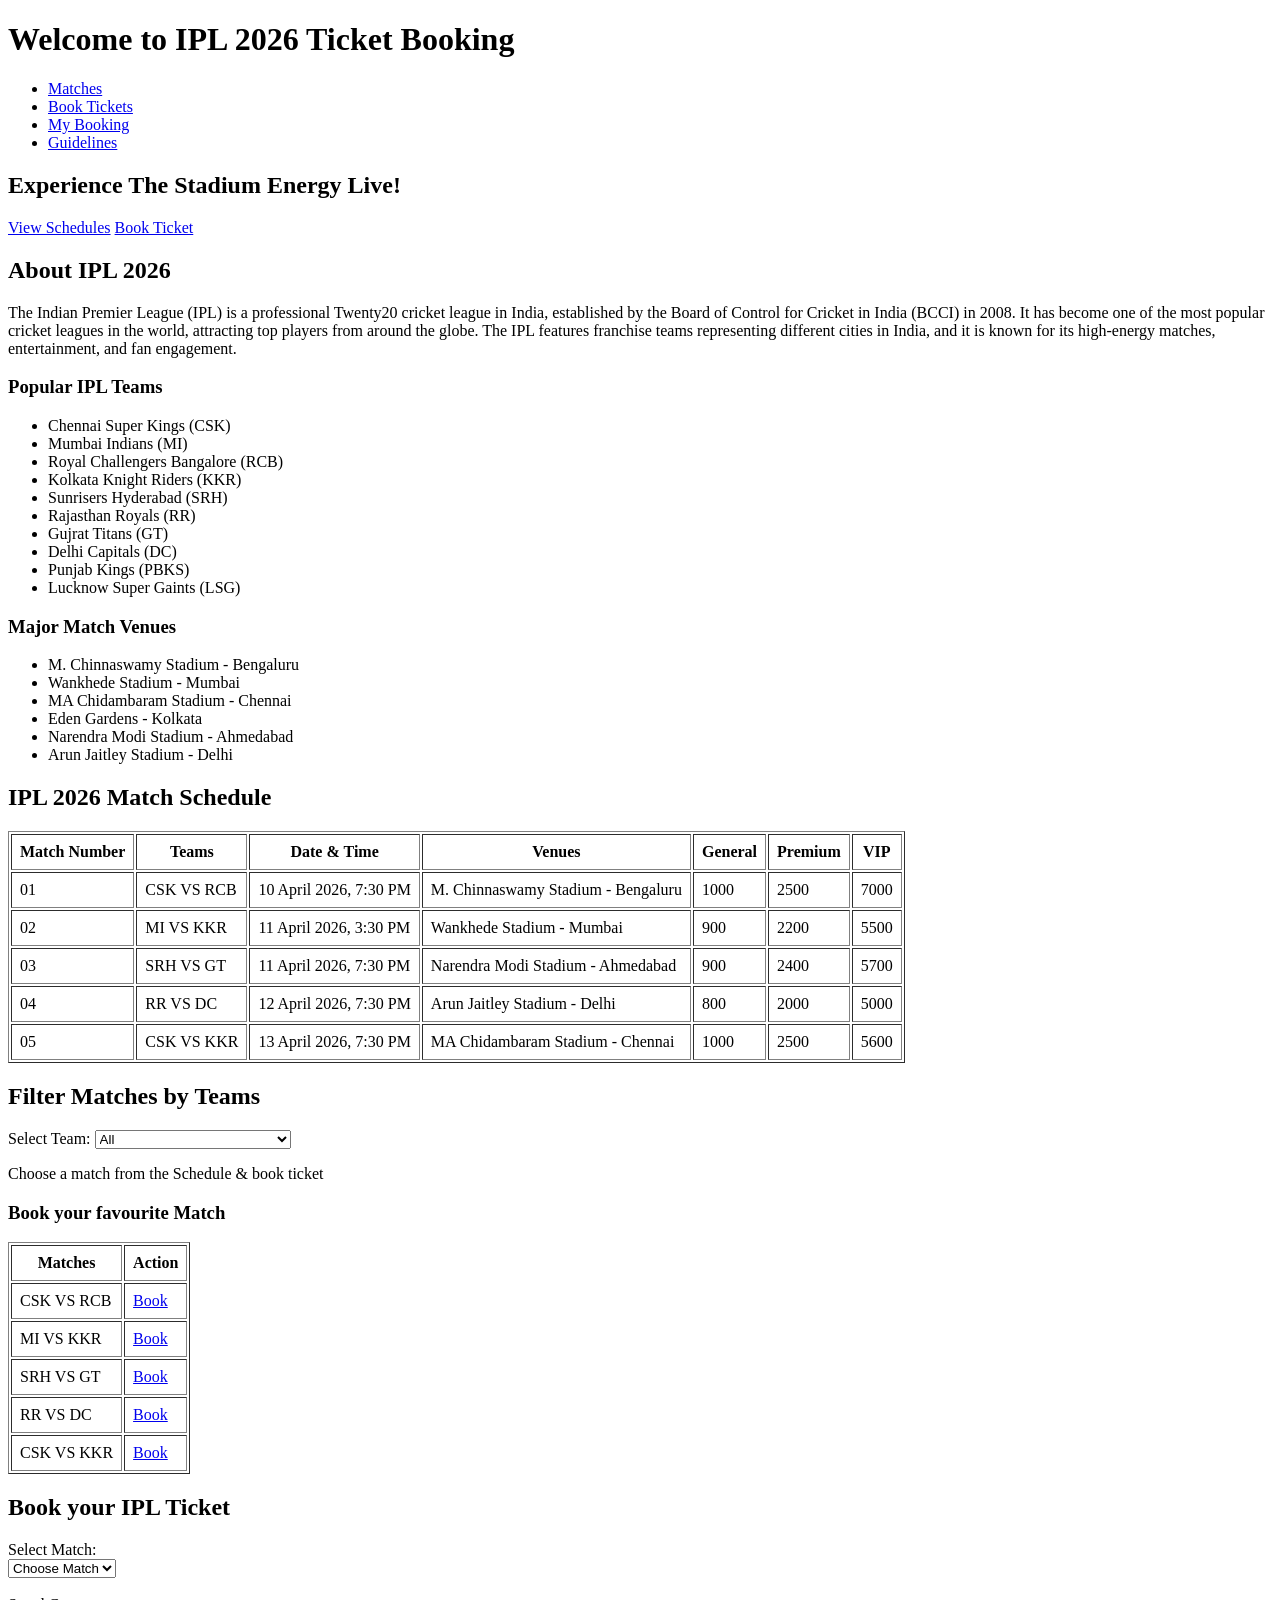
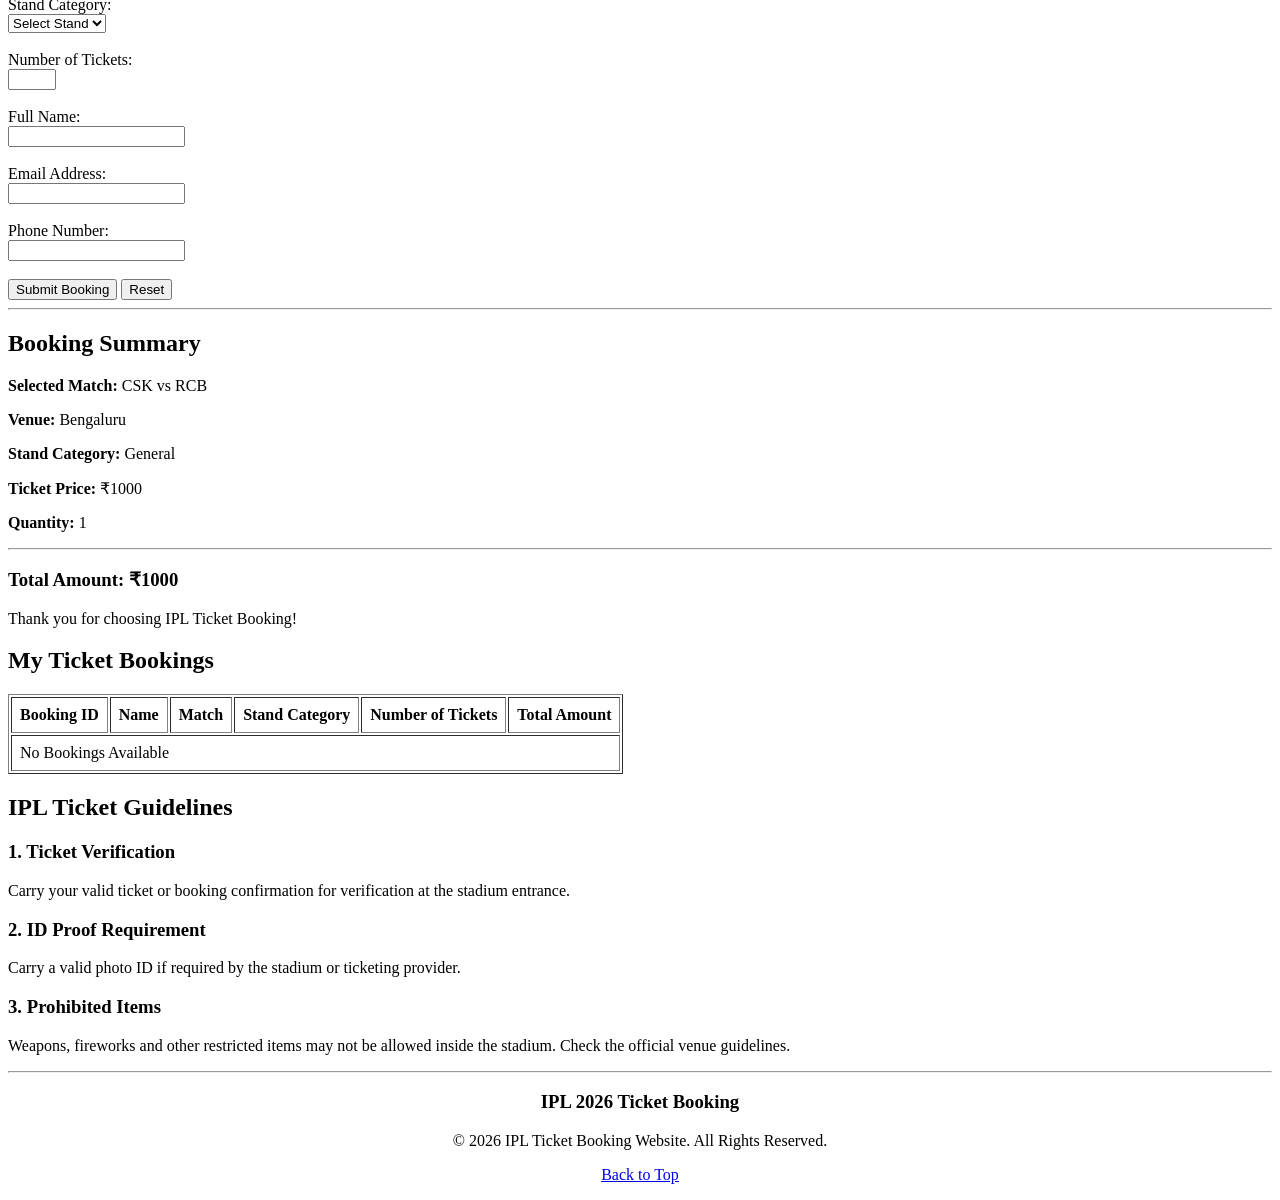
==== index.html @ 6363df9d "Rename ipl.html to index.html" ====
<!DOCTYPE html>
<html lang="en">
<head>
    <meta charset="UTF-8">
    <meta name="viewport" content="width=device-width, initial-scale=1.0">
    <title>Home | IPL 2026 Ticket Booking</title>
</head>
<body>

    <!--1. Navigation Bar-->
    <header>
        <h1>Welcome to IPL 2026 Ticket Booking</h1>

        <nav>
            <ul>
                <li><a href="#matches">Matches</a></li>
                <li><a href="#booking">Book Tickets</a></li>
                <li><a href="#my-booking">My Booking</a></li>
                <li><a href="#guidelines">Guidelines</a></li>
            </ul>
        </nav>
    </header>

    <!--2. Hero Section-->
    <section id="home">
        <h2>Experience The Stadium Energy Live!</h2>

        <nav>
            <a href="#matches">View Schedules</a>

            <a href="#booking">Book Ticket</a>
        </nav>
    </section>


    <!--3. About IPL-->
    <section id="about">
        <h2>About IPL 2026</h2>

        <p>
            The Indian Premier League (IPL) is a professional Twenty20 cricket league in India, established by the Board of Control for Cricket in India (BCCI) in 2008. It has become one of the most popular cricket leagues in the world, attracting top players from around the globe. The IPL features franchise teams representing different cities in India, and it is known for its high-energy matches, entertainment, and fan engagement.
        </p>

        <h3>Popular IPL Teams</h3>

        <ul>
            <li>Chennai Super Kings (CSK)</li>
            <li>Mumbai Indians (MI)</li>
            <li>Royal Challengers Bangalore (RCB)</li>
            <li>Kolkata Knight Riders (KKR)</li>
            <li>Sunrisers Hyderabad (SRH)</li>
            <li>Rajasthan Royals (RR)</li>
            <li>Gujrat Titans (GT)</li>
            <li>Delhi Capitals (DC)</li>
            <li>Punjab Kings (PBKS)</li>
            <li>Lucknow Super Gaints (LSG)</li>
        </ul>

        <h3>Major Match Venues</h3>

        <ul>
            <li>M. Chinnaswamy Stadium - Bengaluru</li>
            <li>Wankhede Stadium - Mumbai</li>
            <li>MA Chidambaram Stadium - Chennai</li>
            <li>Eden Gardens - Kolkata</li>
            <li>Narendra Modi Stadium - Ahmedabad</li>
            <li>Arun Jaitley Stadium - Delhi</li>
        </ul>

    </section>


    <!--4. Match Schedule-->
    
    <section id="matches">
        <h2>IPL 2026 Match Schedule</h2>

        <table border="1" cellpadding="8">

            <thead>
                <tr>
                    <th>Match Number</th>
                    <th>Teams</th>
                    <th>Date & Time</th>
                    <th>Venues</th>
                    <th>General</th>
                    <th>Premium</th>
                    <th>VIP</th>
                </tr>
            </thead>

            <tbody>
                <tr>
                    <td>01</td>
                    <td>CSK VS RCB</td>
                    <td>10 April 2026, 7:30 PM</td>
                    <td>M. Chinnaswamy Stadium - Bengaluru</td>
                    <td>1000</td>
                    <td>2500</td>
                    <td>7000</td>
                </tr>

                <tr>
                    <td>02</td>
                    <td>MI VS KKR</td>
                    <td>11 April 2026, 3:30 PM</td>
                    <td>Wankhede Stadium - Mumbai</td>
                    <td>900</td>
                    <td>2200</td>
                    <td>5500</td>
                </tr>

                <tr>
                    <td>03</td>
                    <td>SRH VS GT</td>
                    <td>11 April 2026, 7:30 PM</td>
                    <td>Narendra Modi Stadium - Ahmedabad</td>
                    <td>900</td>
                    <td>2400</td>
                    <td>5700</td>
                </tr>

                <tr>
                    <td>04</td>
                    <td>RR VS DC</td>
                    <td>12 April 2026, 7:30 PM</td>
                    <td>Arun Jaitley Stadium - Delhi</td>
                    <td>800</td>
                    <td>2000</td>
                    <td>5000</td>
                </tr>

                <tr>
                    <td>05</td>
                    <td>CSK VS KKR</td>
                    <td>13 April 2026, 7:30 PM</td>
                    <td>MA Chidambaram Stadium - Chennai</td>
                    <td>1000</td>
                    <td>2500</td>
                    <td>5600</td>
                </tr>

            </tbody>

        </table>

    </section>


    <!--5. Team Filter-->
    <section>

        <h2>Filter Matches by Teams</h2>

        <label for="Team">Select Team:</label>

        <select id="Team" name="Team">
            <option value="all">All</option>
            <option value="CSK">Chennai Super Kings</option>
            <option value="MI">Mumbai Indians</option>
            <option value="RCB">Royal Challengers Bangalore</option>
            <option value="KKR">Kolkata Knight Riders</option>
            <option value="SRH">Sunrisers Hyderabad</option>
            <option value="RR">Rajasthan Royals</option>
            <option value="GT">Gujrat Titans</option>
            <option value="DC">Delhi Capitals</option>
            <option value="PBKS">Punjab Kings</option>
            <option value="LSG">Lucknow Super Gaints</option>
        </select>

        <p>Choose a match from the Schedule & book ticket</p>

        <h3>Book your favourite Match</h3>

        <table border="1" cellpadding="8">
            <tr>
                <th>Matches</th>
                <th>Action</th>
            </tr>

            <tr>
                <td>CSK VS RCB</td>
                <td><a href="#booking">Book</a></td>
            </tr>

            <tr>
                <td>MI VS KKR</td>
                <td><a href="#booking">Book</a></td>
            </tr>

            <tr>
                <td>SRH VS GT</td>
                <td><a href="#booking">Book</a></td>
            </tr>

            <tr>
                <td>RR VS DC</td>
                <td><a href="#booking">Book</a></td>
            </tr>

            <tr>
                <td>CSK VS KKR</td>
                <td><a href="#booking">Book</a></td>
            </tr>

        </table>

    </section>



    <!--6. Ticket Booking Form-->
    <section id="booking">

        <h2>Book your IPL Ticket</h2>

        <form>

            <label for="matche">Select Match:</label><br>

            <select id="match" name="match" required>
                <option value="">Choose Match</option>
                <option>CSK VS RCB</option>
                <option>MI VS KKR</option>
                <option>SRH VS GT</option>
                <option>RR VS DC</option>
                <option>CSK VS KKR</option>
            </select>
            <br><br>

            <label for="stand">Stand Category:</label><br>
            <select id="stand" name="stand">
                <option value="">Select Stand</option>
                <option>General</option>
                <option>Premimu</option>
                <option>VIP</option>
            </select>
            <br><br>

            <label for="ticket">Number of Tickets:</label><br>
            <input type="number" id="quantity" name="quantity" min="1" max="10" required>
            <br><br>

            <label for="name">Full Name:</label><br>
            <input type="text" id="name" name="name" required>
            <br><br>

            <label for="email">Email Address:</label><br>
            <input type="email" id="email" name="email" required>
            <br><br>

            <label for="phone">Phone Number:</label><br>
            <input type="tel" id="phone" name="phone" pattern="[0-9]{10}" maxlength="10" required>
            <br><br>

            <button type="submit">Submit Booking</button>
            <button type="reset">Reset</button>

        </form>

    </section>


    <hr>
    <!-- Part 7: Booking Summary -->
    <aside>

        <h2>Booking Summary</h2>

        <p>
            <strong>Selected Match:</strong>
            CSK vs RCB
        </p>

        <p>
            <strong>Venue:</strong>
            Bengaluru
        </p>

        <p>
            <strong>Stand Category:</strong>
            General
        </p>

        <p>
            <strong>Ticket Price:</strong>
            ₹1000
        </p>

        <p>
            <strong>Quantity:</strong>
            1
        </p>

        <hr>

        <h3>Total Amount: ₹1000</h3>

        <p>Thank you for choosing IPL Ticket Booking!</p>

    </aside>

    <!-- Part 8: My Ticket Bookings -->
    <section id="my-bookings">

        <h2>My Ticket Bookings</h2>

        <table border="1" cellpadding="8">

            <thead>
                <tr>
                    <th>Booking ID</th>
                    <th>Name</th>
                    <th>Match</th>
                    <th>Stand Category</th>
                    <th>Number of Tickets</th>
                    <th>Total Amount</th>
                </tr>
            </thead>

            <tbody>
                <tr>
                    <td colspan="6">No Bookings Available</td>
                </tr>
            </tbody>

        </table>

    </section>


        <!-- PART 9: GUIDELINES -->
        <section id="guidelines">

            <h2>IPL Ticket Guidelines</h2>

            <article>
                <h3>1. Ticket Verification</h3>
                <p>
                    Carry your valid ticket or booking confirmation
                    for verification at the stadium entrance.
                </p>
            </article>

            <article>
                <h3>2. ID Proof Requirement</h3>
                <p>
                    Carry a valid photo ID if required by the stadium
                    or ticketing provider.
                </p>
            </article>

            <article>
                <h3>3. Prohibited Items</h3>
                <p>
                    Weapons, fireworks and other restricted items
                    may not be allowed inside the stadium.
                    Check the official venue guidelines.
                </p>
            </article>

        </section>


        <!-- PART 10: FOOTER -->
        <center>
        <footer>

            <hr>

            <h3>IPL 2026 Ticket Booking</h3>

            <p>
                © 2026 IPL Ticket Booking Website.
                All Rights Reserved.
            </p>

            <p>
                <a href="#home">Back to Top</a>
            </p>

        </footer>
        </center>

</body>
</html>
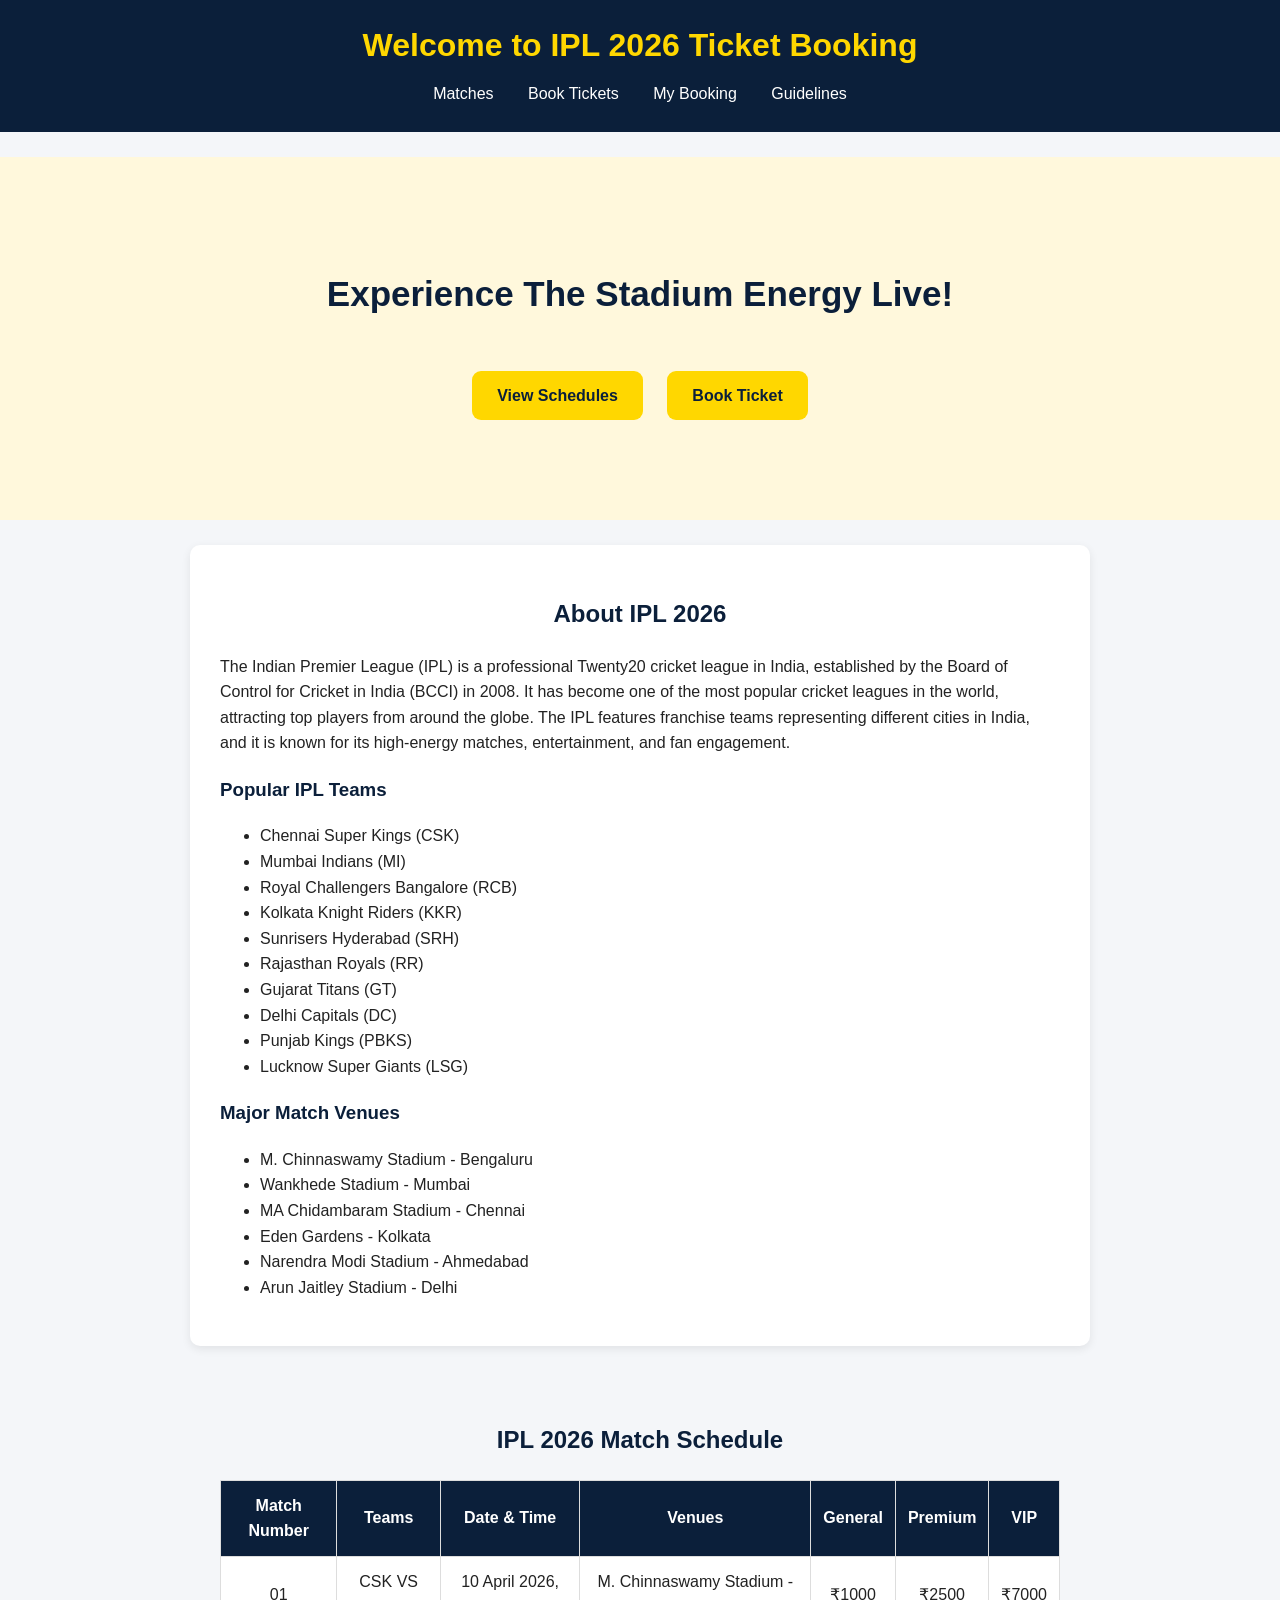
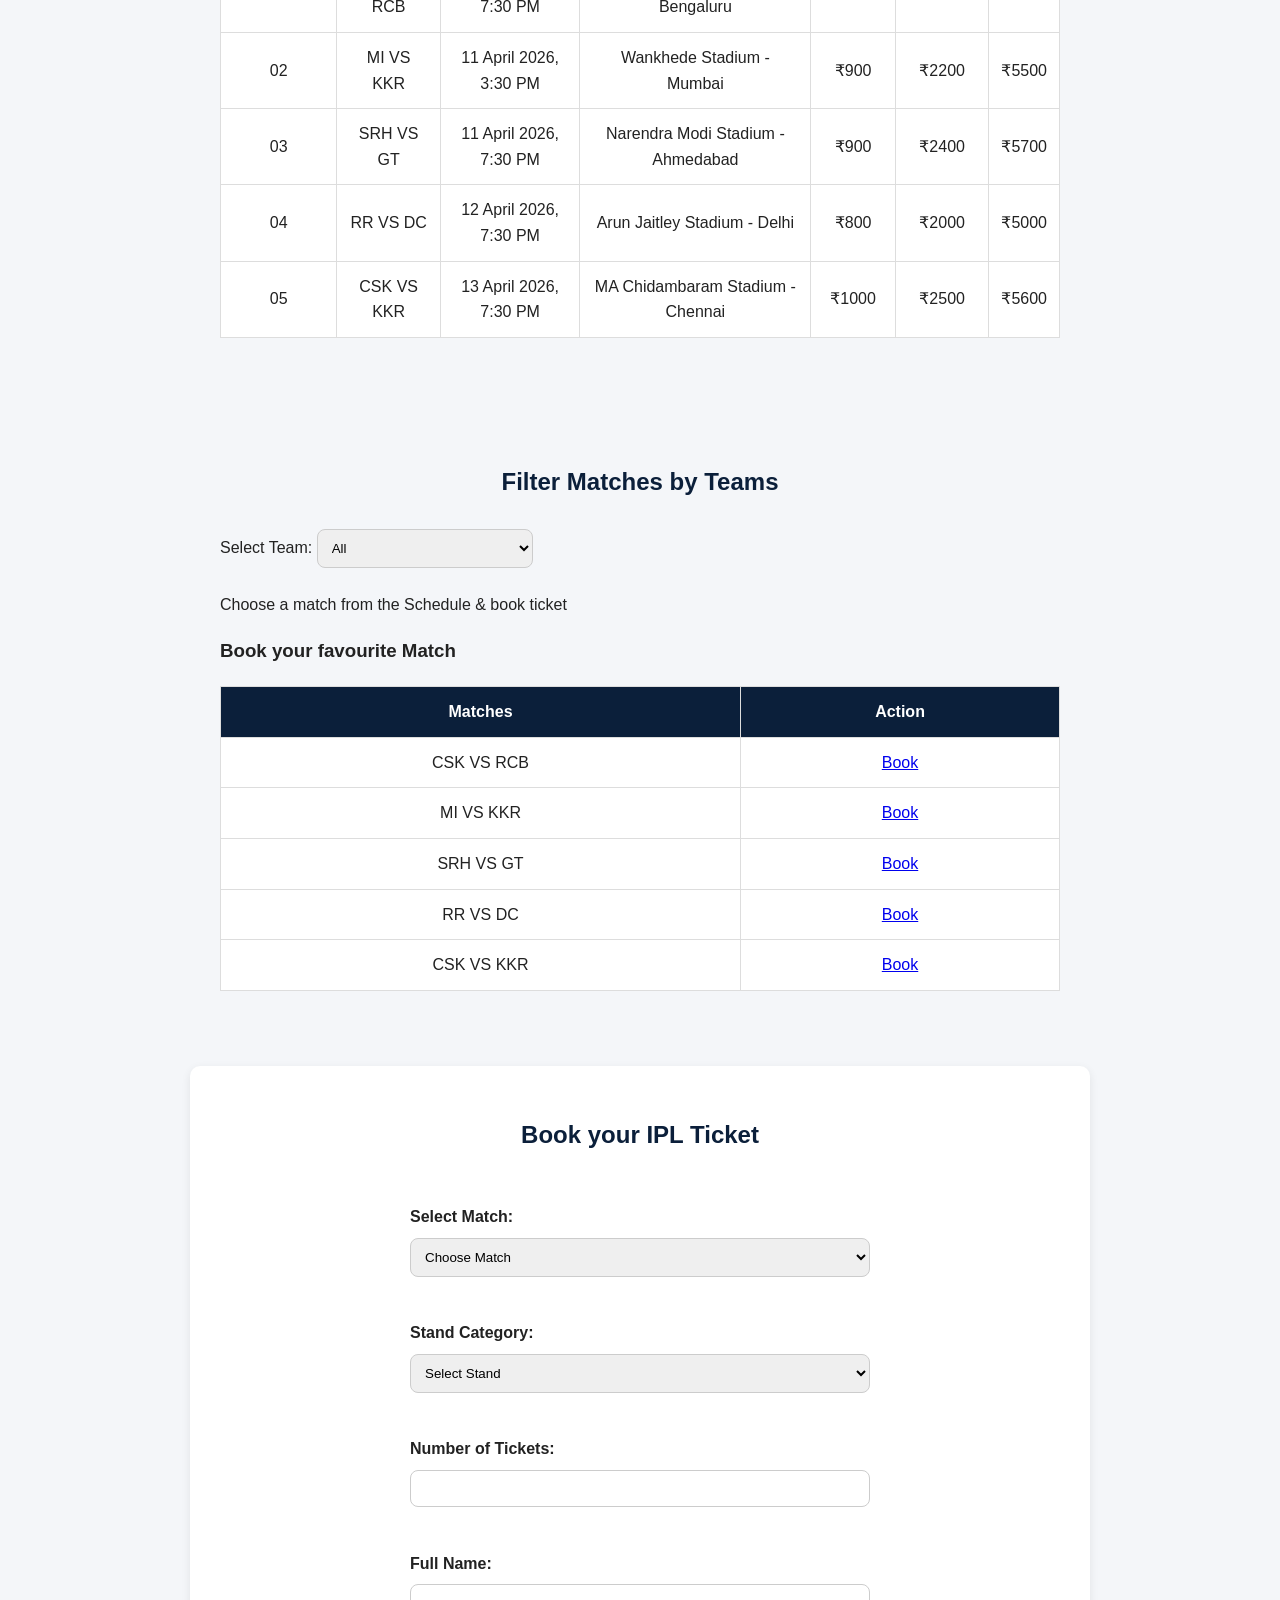
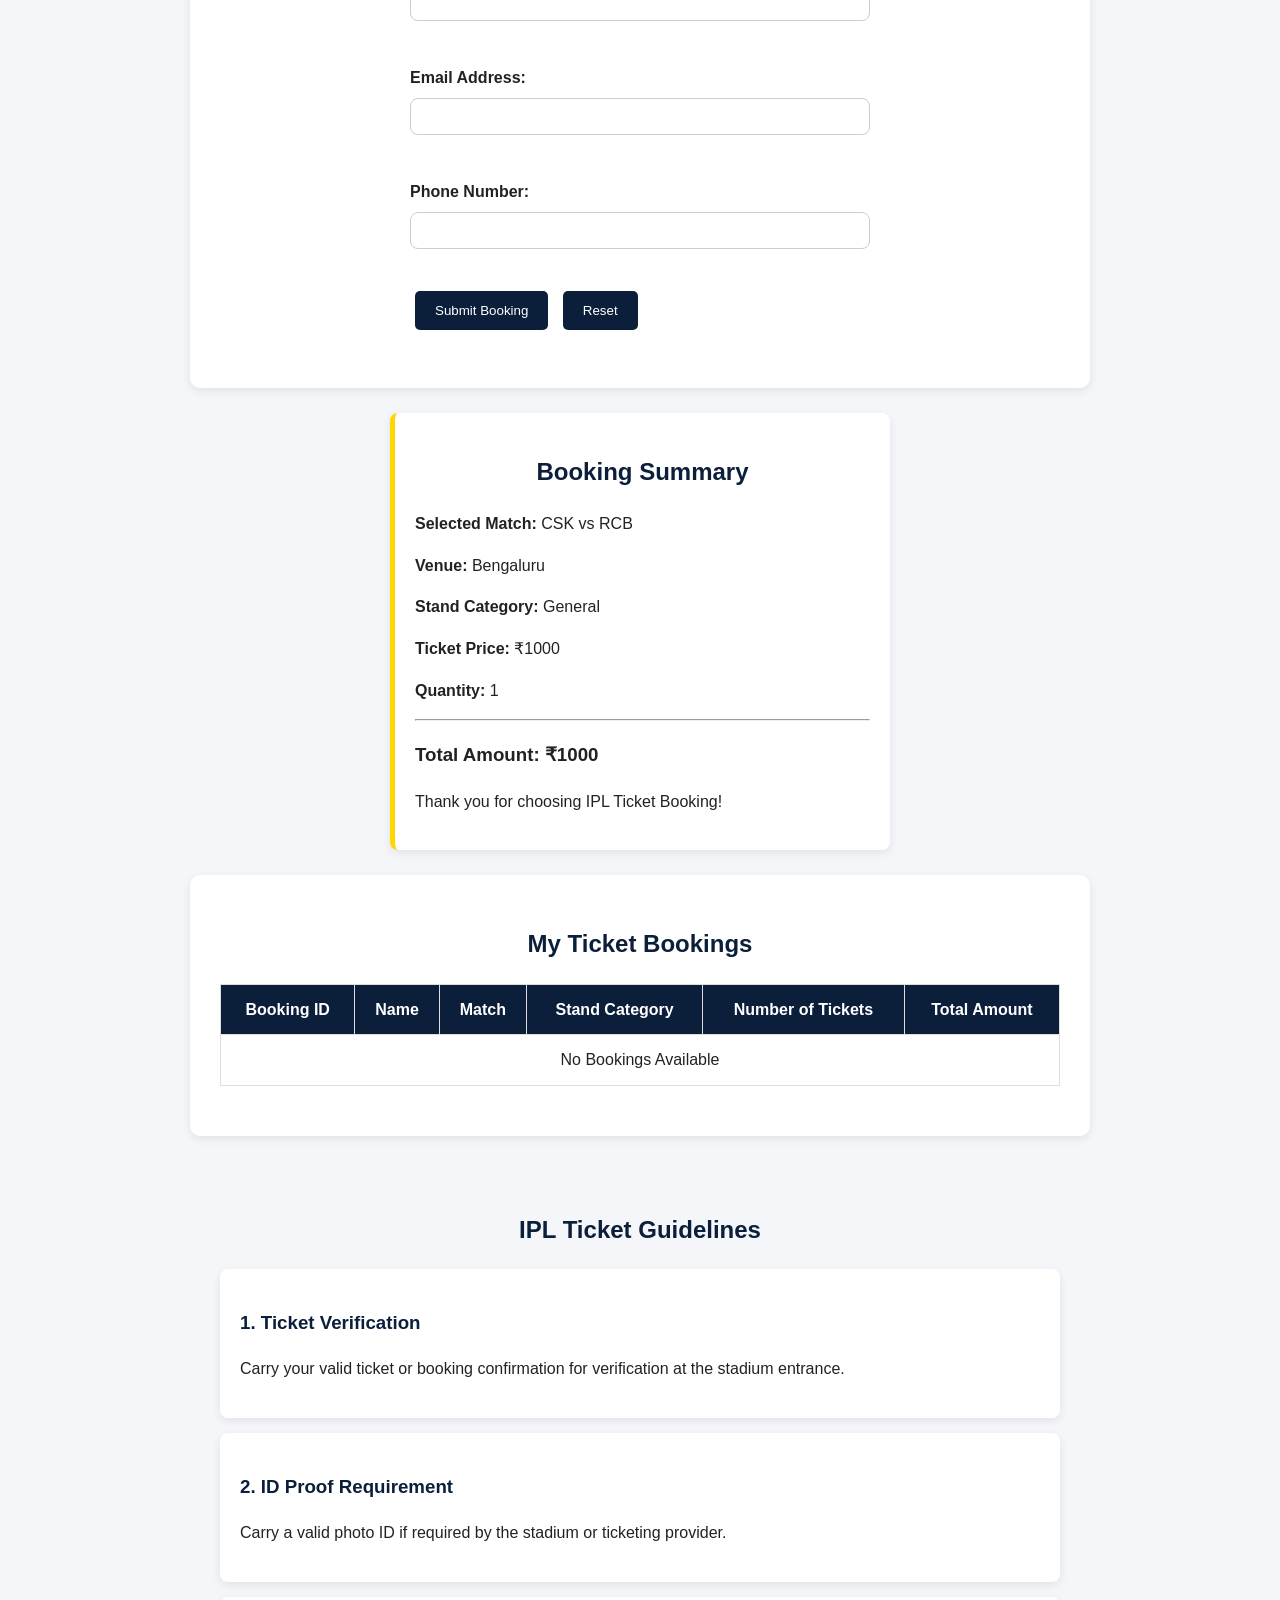
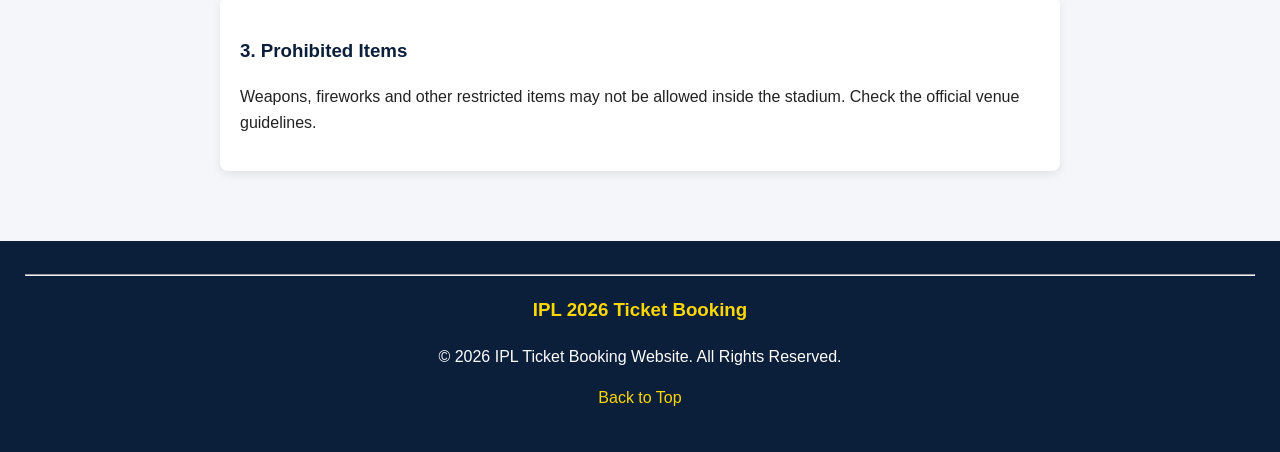
==== commit ae236c40: "Update index.html" ====
--- a/index.html
+++ b/index.html
@@ -4,45 +4,270 @@
     <meta charset="UTF-8">
     <meta name="viewport" content="width=device-width, initial-scale=1.0">
     <title>Home | IPL 2026 Ticket Booking</title>
+    <style>
+        :root {
+            --primary: #0B1F3A;
+            --accent: #FFD700;
+            --background: #F4F6F9;
+            --text: #222222;
+        }
+
+        * {
+            box-sizing: border-box;
+        }
+
+        html {
+            scroll-behavior: smooth;
+            scroll-padding-top: 90px;
+        }
+
+        body {
+            margin: 0;
+            padding: 0;
+            font-family: Arial, sans-serif;
+            background-color: var(--background);
+            color: var(--text);
+            line-height: 1.6;
+        }
+
+        section {
+            max-width: 900px;
+            padding: 30px;
+            margin: 25px auto;
+        }
+
+        header {
+            background-color: var(--primary);
+            color: white;
+            padding: 15px;
+            text-align: center;
+            position: sticky;
+            top: 0;
+            z-index: 1000;
+        }
+
+        header h1 {
+            margin: 5px;
+            color: var(--accent);
+        }
+
+        nav ul {
+            list-style: none;
+            padding: 0;
+            margin: 10px 0;
+        }
+
+        nav li {
+            display: inline-block;
+            margin: 0 15px;
+        }
+
+        nav ul li a {
+            color: white;
+            text-decoration: none;
+            font-weight: lighter;
+        }
+
+        nav ul li a:hover {
+            color: var(--accent);
+        }
+
+        #home {
+            max-width: 100%;
+            min-height: 300px;
+            background-color: cornsilk;
+            text-align: center;
+            padding: 80px 20px;
+        }
+
+        #home h2 {
+            font-size: 35px;
+        }
+
+        #home a {
+            display: inline-block;
+            background-color: var(--accent);
+            color: var(--primary);
+            padding: 12px 25px;
+            margin: 20px 10px;
+            border-radius: 9px;
+            text-decoration: none;
+            font-weight: bold;
+        }
+
+        #home a:hover {
+            background-color: white;
+        }
+
+        h2 {
+            color: var(--primary);
+            text-align: center;
+        }
+
+        #about {
+            background-color: white;
+            border-radius: 10px;
+            box-shadow: 0 3px 10px #00000015;
+        }
+
+        #about h3 {
+            color: var(--primary);
+        }
+
+        table {
+            width: 100%;
+            border-collapse: collapse;
+            background-color: white;
+            margin: 20px auto;
+        }
+
+        th {
+            background-color: var(--primary);
+            color: white;
+            padding: 12px;
+        }
+
+        td {
+            padding: 12px;
+            text-align: center;
+        }
+
+        th, td {
+            border: 1px solid #dddddd;
+        }
+
+        tr:hover {
+            background-color: #FFF5CC;
+        }
+
+        select, input {
+            padding: 10px;
+            margin: 8px 0;
+            border: 1px solid #cccccc;
+            border-radius: 8px;
+        }
+
+        select {
+            cursor: pointer;
+        }
+
+        #booking {
+            background-color: white;
+            border-radius: 10px;
+            box-shadow: 0 3px 10px #00000015;
+        }
+
+        form {
+            max-width: 500px;
+            margin: auto;
+            padding: 20px;
+        }
+
+        form label {
+            font-weight: bold;
+            display: inline-block;
+            margin-top: 10px;
+        }
+
+        form input, form select {
+            width: 100%;
+        }
+
+        button {
+            background-color: var(--primary);
+            color: white;
+            padding: 12px 20px;
+            border: none;
+            border-radius: 5px;
+            cursor: pointer;
+            margin: 8px 5px;
+        }
+
+        button:hover {
+            background: #174A7E;
+        }
+
+        aside {
+            max-width: 500px;
+            margin: 25px auto;
+            padding: 20px;
+            background-color: white;
+            border-left: 5px solid var(--accent);
+            border-radius: 8px;
+            box-shadow: 0 3px 10px #00000015;
+        }
+
+        #my-bookings {
+            background-color: white;
+            border-radius: 10px;
+            box-shadow: 0 3px 10px #00000015;
+        }
+
+        #guidelines article {
+            background-color: white;
+            padding: 20px;
+            margin: 15px 0;
+            border-radius: 8px;
+            box-shadow: 0 3px 10px #00000015;
+        }
+
+        #guidelines article h3 {
+            color: var(--primary);
+        }
+
+        footer {
+            background-color: var(--primary);
+            color: white;
+            padding: 25px;
+            text-align: center;
+        }
+
+        footer h3 {
+            color: var(--accent);
+        }
+
+        footer a {
+            color: var(--accent);
+            text-decoration: none;
+        }
+
+        footer a:hover {
+            color: white;
+        }
+    </style>
 </head>
 <body>
 
-    <!--1. Navigation Bar-->
+    <!-- 1. Navigation Bar -->
     <header>
         <h1>Welcome to IPL 2026 Ticket Booking</h1>
-
         <nav>
             <ul>
                 <li><a href="#matches">Matches</a></li>
                 <li><a href="#booking">Book Tickets</a></li>
-                <li><a href="#my-booking">My Booking</a></li>
+                <li><a href="#my-bookings">My Booking</a></li>
                 <li><a href="#guidelines">Guidelines</a></li>
             </ul>
         </nav>
     </header>
 
-    <!--2. Hero Section-->
+    <!-- 2. Hero Section -->
     <section id="home">
         <h2>Experience The Stadium Energy Live!</h2>
-
         <nav>
             <a href="#matches">View Schedules</a>
-
             <a href="#booking">Book Ticket</a>
         </nav>
     </section>
 
-
-    <!--3. About IPL-->
+    <!-- 3. About IPL -->
     <section id="about">
         <h2>About IPL 2026</h2>
-
         <p>
             The Indian Premier League (IPL) is a professional Twenty20 cricket league in India, established by the Board of Control for Cricket in India (BCCI) in 2008. It has become one of the most popular cricket leagues in the world, attracting top players from around the globe. The IPL features franchise teams representing different cities in India, and it is known for its high-energy matches, entertainment, and fan engagement.
         </p>
 
         <h3>Popular IPL Teams</h3>
-
         <ul>
             <li>Chennai Super Kings (CSK)</li>
             <li>Mumbai Indians (MI)</li>
@@ -50,14 +275,13 @@
             <li>Kolkata Knight Riders (KKR)</li>
             <li>Sunrisers Hyderabad (SRH)</li>
             <li>Rajasthan Royals (RR)</li>
-            <li>Gujrat Titans (GT)</li>
+            <li>Gujarat Titans (GT)</li>
             <li>Delhi Capitals (DC)</li>
             <li>Punjab Kings (PBKS)</li>
-            <li>Lucknow Super Gaints (LSG)</li>
+            <li>Lucknow Super Giants (LSG)</li>
         </ul>
 
         <h3>Major Match Venues</h3>
-
         <ul>
             <li>M. Chinnaswamy Stadium - Bengaluru</li>
             <li>Wankhede Stadium - Mumbai</li>
@@ -66,17 +290,12 @@
             <li>Narendra Modi Stadium - Ahmedabad</li>
             <li>Arun Jaitley Stadium - Delhi</li>
         </ul>
-
-    </section>
-
-
-    <!--4. Match Schedule-->
-    
+    </section>
+
+    <!-- 4. Match Schedule -->
     <section id="matches">
         <h2>IPL 2026 Match Schedule</h2>
-
-        <table border="1" cellpadding="8">
-
+        <table>
             <thead>
                 <tr>
                     <th>Match Number</th>
@@ -88,72 +307,60 @@
                     <th>VIP</th>
                 </tr>
             </thead>
-
             <tbody>
                 <tr>
                     <td>01</td>
                     <td>CSK VS RCB</td>
                     <td>10 April 2026, 7:30 PM</td>
                     <td>M. Chinnaswamy Stadium - Bengaluru</td>
-                    <td>1000</td>
-                    <td>2500</td>
-                    <td>7000</td>
-                </tr>
-
+                    <td>₹1000</td>
+                    <td>₹2500</td>
+                    <td>₹7000</td>
+                </tr>
                 <tr>
                     <td>02</td>
                     <td>MI VS KKR</td>
                     <td>11 April 2026, 3:30 PM</td>
                     <td>Wankhede Stadium - Mumbai</td>
-                    <td>900</td>
-                    <td>2200</td>
-                    <td>5500</td>
-                </tr>
-
+                    <td>₹900</td>
+                    <td>₹2200</td>
+                    <td>₹5500</td>
+                </tr>
                 <tr>
                     <td>03</td>
                     <td>SRH VS GT</td>
                     <td>11 April 2026, 7:30 PM</td>
                     <td>Narendra Modi Stadium - Ahmedabad</td>
-                    <td>900</td>
-                    <td>2400</td>
-                    <td>5700</td>
-                </tr>
-
+                    <td>₹900</td>
+                    <td>₹2400</td>
+                    <td>₹5700</td>
+                </tr>
                 <tr>
                     <td>04</td>
                     <td>RR VS DC</td>
                     <td>12 April 2026, 7:30 PM</td>
                     <td>Arun Jaitley Stadium - Delhi</td>
-                    <td>800</td>
-                    <td>2000</td>
-                    <td>5000</td>
-                </tr>
-
+                    <td>₹800</td>
+                    <td>₹2000</td>
+                    <td>₹5000</td>
+                </tr>
                 <tr>
                     <td>05</td>
                     <td>CSK VS KKR</td>
                     <td>13 April 2026, 7:30 PM</td>
                     <td>MA Chidambaram Stadium - Chennai</td>
-                    <td>1000</td>
-                    <td>2500</td>
-                    <td>5600</td>
-                </tr>
-
+                    <td>₹1000</td>
+                    <td>₹2500</td>
+                    <td>₹5600</td>
+                </tr>
             </tbody>
-
         </table>
-
-    </section>
-
-
-    <!--5. Team Filter-->
+    </section>
+
+    <!-- 5. Team Filter -->
     <section>
-
         <h2>Filter Matches by Teams</h2>
-
         <label for="Team">Select Team:</label>
-
         <select id="Team" name="Team">
             <option value="all">All</option>
             <option value="CSK">Chennai Super Kings</option>
@@ -162,62 +369,52 @@
             <option value="KKR">Kolkata Knight Riders</option>
             <option value="SRH">Sunrisers Hyderabad</option>
             <option value="RR">Rajasthan Royals</option>
-            <option value="GT">Gujrat Titans</option>
+            <option value="GT">Gujarat Titans</option>
             <option value="DC">Delhi Capitals</option>
             <option value="PBKS">Punjab Kings</option>
-            <option value="LSG">Lucknow Super Gaints</option>
+            <option value="LSG">Lucknow Super Giants</option>
         </select>
 
         <p>Choose a match from the Schedule & book ticket</p>
-
         <h3>Book your favourite Match</h3>
 
-        <table border="1" cellpadding="8">
-            <tr>
-                <th>Matches</th>
-                <th>Action</th>
-            </tr>
-
-            <tr>
-                <td>CSK VS RCB</td>
-                <td><a href="#booking">Book</a></td>
-            </tr>
-
-            <tr>
-                <td>MI VS KKR</td>
-                <td><a href="#booking">Book</a></td>
-            </tr>
-
-            <tr>
-                <td>SRH VS GT</td>
-                <td><a href="#booking">Book</a></td>
-            </tr>
-
-            <tr>
-                <td>RR VS DC</td>
-                <td><a href="#booking">Book</a></td>
-            </tr>
-
-            <tr>
-                <td>CSK VS KKR</td>
-                <td><a href="#booking">Book</a></td>
-            </tr>
-
+        <table>
+            <thead>
+                <tr>
+                    <th>Matches</th>
+                    <th>Action</th>
+                </tr>
+            </thead>
+            <tbody>
+                <tr>
+                    <td>CSK VS RCB</td>
+                    <td><a href="#booking">Book</a></td>
+                </tr>
+                <tr>
+                    <td>MI VS KKR</td>
+                    <td><a href="#booking">Book</a></td>
+                </tr>
+                <tr>
+                    <td>SRH VS GT</td>
+                    <td><a href="#booking">Book</a></td>
+                </tr>
+                <tr>
+                    <td>RR VS DC</td>
+                    <td><a href="#booking">Book</a></td>
+                </tr>
+                <tr>
+                    <td>CSK VS KKR</td>
+                    <td><a href="#booking">Book</a></td>
+                </tr>
+            </tbody>
         </table>
-
-    </section>
-
-
-
-    <!--6. Ticket Booking Form-->
+    </section>
+
+    <!-- 6. Ticket Booking Form -->
     <section id="booking">
-
         <h2>Book your IPL Ticket</h2>
-
         <form>
-
-            <label for="matche">Select Match:</label><br>
-
+            <label for="match">Select Match:</label><br>
             <select id="match" name="match" required>
                 <option value="">Choose Match</option>
                 <option>CSK VS RCB</option>
@@ -232,12 +429,12 @@
             <select id="stand" name="stand">
                 <option value="">Select Stand</option>
                 <option>General</option>
-                <option>Premimu</option>
+                <option>Premium</option>
                 <option>VIP</option>
             </select>
             <br><br>
 
-            <label for="ticket">Number of Tickets:</label><br>
+            <label for="quantity">Number of Tickets:</label><br>
             <input type="number" id="quantity" name="quantity" min="1" max="10" required>
             <br><br>
 
@@ -255,58 +452,26 @@
 
             <button type="submit">Submit Booking</button>
             <button type="reset">Reset</button>
-
         </form>
-
-    </section>
-
-
-    <hr>
-    <!-- Part 7: Booking Summary -->
+    </section>
+
+    <!-- 7. Booking Summary -->
     <aside>
-
         <h2>Booking Summary</h2>
-
-        <p>
-            <strong>Selected Match:</strong>
-            CSK vs RCB
-        </p>
-
-        <p>
-            <strong>Venue:</strong>
-            Bengaluru
-        </p>
-
-        <p>
-            <strong>Stand Category:</strong>
-            General
-        </p>
-
-        <p>
-            <strong>Ticket Price:</strong>
-            ₹1000
-        </p>
-
-        <p>
-            <strong>Quantity:</strong>
-            1
-        </p>
-
+        <p><strong>Selected Match:</strong> CSK vs RCB</p>
+        <p><strong>Venue:</strong> Bengaluru</p>
+        <p><strong>Stand Category:</strong> General</p>
+        <p><strong>Ticket Price:</strong> ₹1000</p>
+        <p><strong>Quantity:</strong> 1</p>
         <hr>
-
         <h3>Total Amount: ₹1000</h3>
-
         <p>Thank you for choosing IPL Ticket Booking!</p>
-
     </aside>
 
-    <!-- Part 8: My Ticket Bookings -->
+    <!-- 8. My Ticket Bookings -->
     <section id="my-bookings">
-
         <h2>My Ticket Bookings</h2>
-
-        <table border="1" cellpadding="8">
-
+        <table>
             <thead>
                 <tr>
                     <th>Booking ID</th>
@@ -317,70 +482,38 @@
                     <th>Total Amount</th>
                 </tr>
             </thead>
-
             <tbody>
                 <tr>
                     <td colspan="6">No Bookings Available</td>
                 </tr>
             </tbody>
-
         </table>
-
-    </section>
-
-
-        <!-- PART 9: GUIDELINES -->
-        <section id="guidelines">
-
-            <h2>IPL Ticket Guidelines</h2>
-
-            <article>
-                <h3>1. Ticket Verification</h3>
-                <p>
-                    Carry your valid ticket or booking confirmation
-                    for verification at the stadium entrance.
-                </p>
-            </article>
-
-            <article>
-                <h3>2. ID Proof Requirement</h3>
-                <p>
-                    Carry a valid photo ID if required by the stadium
-                    or ticketing provider.
-                </p>
-            </article>
-
-            <article>
-                <h3>3. Prohibited Items</h3>
-                <p>
-                    Weapons, fireworks and other restricted items
-                    may not be allowed inside the stadium.
-                    Check the official venue guidelines.
-                </p>
-            </article>
-
-        </section>
-
-
-        <!-- PART 10: FOOTER -->
-        <center>
-        <footer>
-
-            <hr>
-
-            <h3>IPL 2026 Ticket Booking</h3>
-
-            <p>
-                © 2026 IPL Ticket Booking Website.
-                All Rights Reserved.
-            </p>
-
-            <p>
-                <a href="#home">Back to Top</a>
-            </p>
-
-        </footer>
-        </center>
+    </section>
+
+    <!-- 9. Guidelines -->
+    <section id="guidelines">
+        <h2>IPL Ticket Guidelines</h2>
+        <article>
+            <h3>1. Ticket Verification</h3>
+            <p>Carry your valid ticket or booking confirmation for verification at the stadium entrance.</p>
+        </article>
+        <article>
+            <h3>2. ID Proof Requirement</h3>
+            <p>Carry a valid photo ID if required by the stadium or ticketing provider.</p>
+        </article>
+        <article>
+            <h3>3. Prohibited Items</h3>
+            <p>Weapons, fireworks and other restricted items may not be allowed inside the stadium. Check the official venue guidelines.</p>
+        </article>
+    </section>
+
+    <!-- 10. Footer -->
+    <footer>
+        <hr>
+        <h3>IPL 2026 Ticket Booking</h3>
+        <p>© 2026 IPL Ticket Booking Website. All Rights Reserved.</p>
+        <p><a href="#home">Back to Top</a></p>
+    </footer>
 
 </body>
-</html>
+</html>
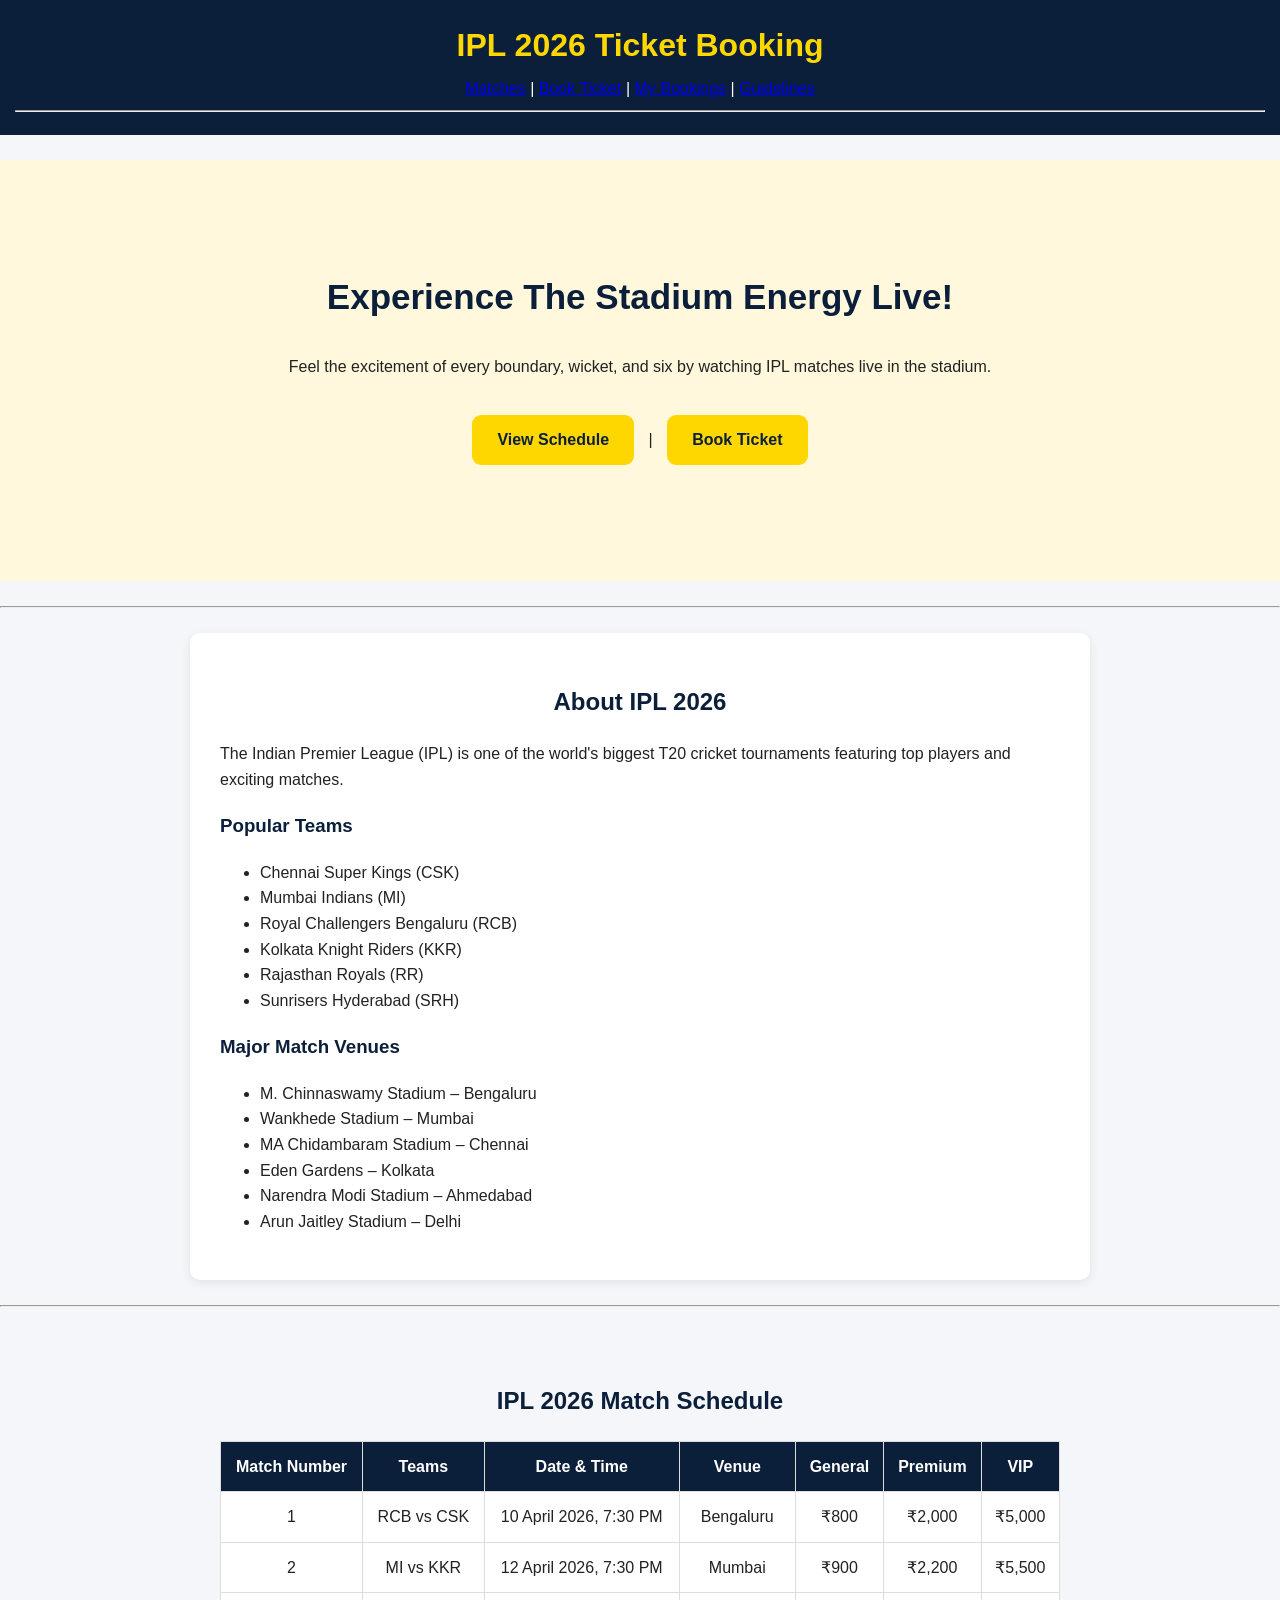
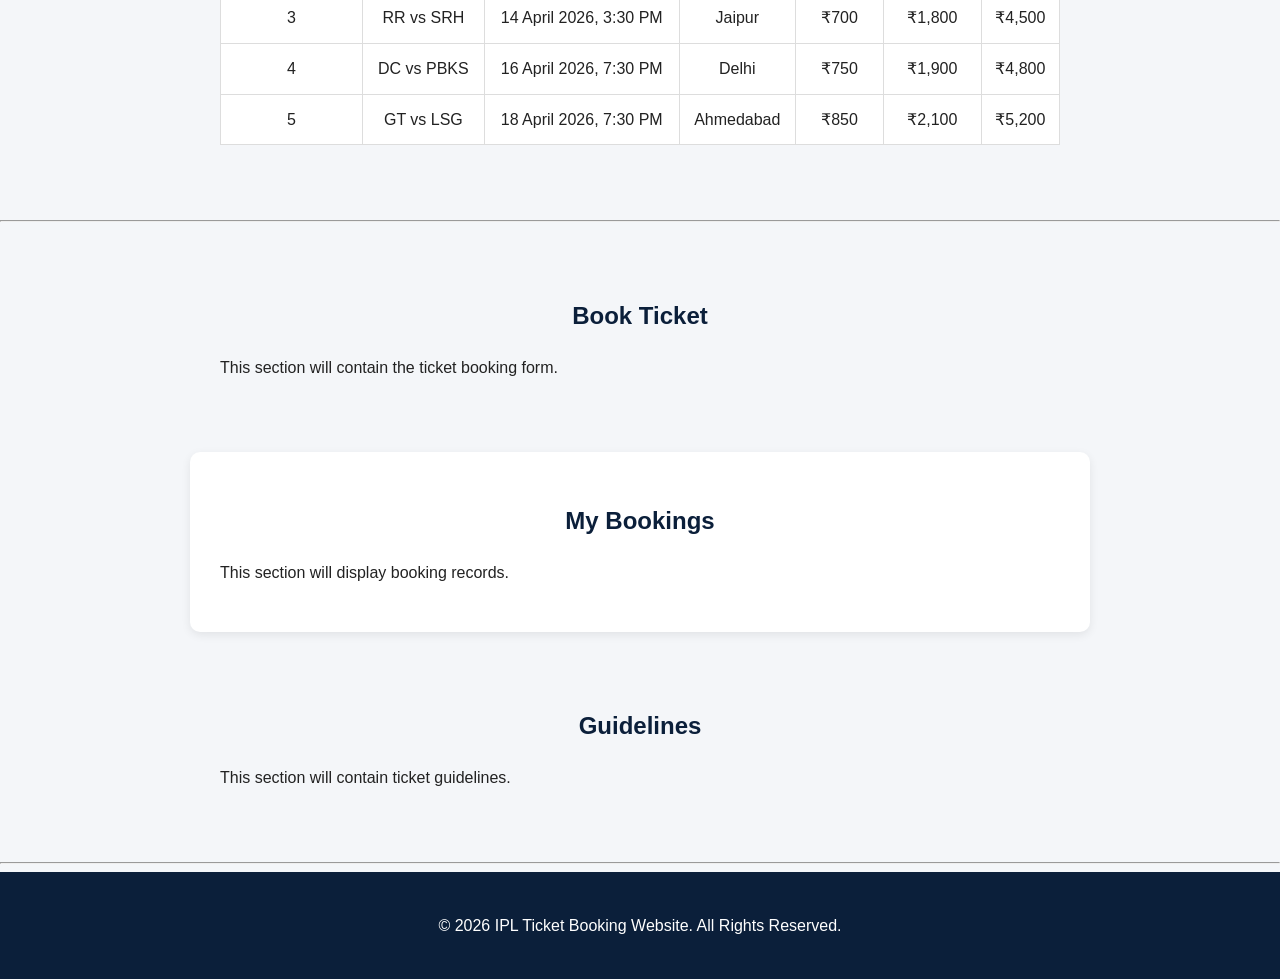
==== commit 237da360: "Update style.css and index.html linking" ====
--- a/index.html
+++ b/index.html
@@ -3,516 +3,172 @@
 <head>
     <meta charset="UTF-8">
     <meta name="viewport" content="width=device-width, initial-scale=1.0">
-    <title>Home | IPL 2026 Ticket Booking</title>
-    <style>
-        :root {
-            --primary: #0B1F3A;
-            --accent: #FFD700;
-            --background: #F4F6F9;
-            --text: #222222;
-        }
-
-        * {
-            box-sizing: border-box;
-        }
-
-        html {
-            scroll-behavior: smooth;
-            scroll-padding-top: 90px;
-        }
-
-        body {
-            margin: 0;
-            padding: 0;
-            font-family: Arial, sans-serif;
-            background-color: var(--background);
-            color: var(--text);
-            line-height: 1.6;
-        }
-
-        section {
-            max-width: 900px;
-            padding: 30px;
-            margin: 25px auto;
-        }
-
-        header {
-            background-color: var(--primary);
-            color: white;
-            padding: 15px;
-            text-align: center;
-            position: sticky;
-            top: 0;
-            z-index: 1000;
-        }
-
-        header h1 {
-            margin: 5px;
-            color: var(--accent);
-        }
-
-        nav ul {
-            list-style: none;
-            padding: 0;
-            margin: 10px 0;
-        }
-
-        nav li {
-            display: inline-block;
-            margin: 0 15px;
-        }
-
-        nav ul li a {
-            color: white;
-            text-decoration: none;
-            font-weight: lighter;
-        }
-
-        nav ul li a:hover {
-            color: var(--accent);
-        }
-
-        #home {
-            max-width: 100%;
-            min-height: 300px;
-            background-color: cornsilk;
-            text-align: center;
-            padding: 80px 20px;
-        }
-
-        #home h2 {
-            font-size: 35px;
-        }
-
-        #home a {
-            display: inline-block;
-            background-color: var(--accent);
-            color: var(--primary);
-            padding: 12px 25px;
-            margin: 20px 10px;
-            border-radius: 9px;
-            text-decoration: none;
-            font-weight: bold;
-        }
-
-        #home a:hover {
-            background-color: white;
-        }
-
-        h2 {
-            color: var(--primary);
-            text-align: center;
-        }
-
-        #about {
-            background-color: white;
-            border-radius: 10px;
-            box-shadow: 0 3px 10px #00000015;
-        }
-
-        #about h3 {
-            color: var(--primary);
-        }
-
-        table {
-            width: 100%;
-            border-collapse: collapse;
-            background-color: white;
-            margin: 20px auto;
-        }
-
-        th {
-            background-color: var(--primary);
-            color: white;
-            padding: 12px;
-        }
-
-        td {
-            padding: 12px;
-            text-align: center;
-        }
-
-        th, td {
-            border: 1px solid #dddddd;
-        }
-
-        tr:hover {
-            background-color: #FFF5CC;
-        }
-
-        select, input {
-            padding: 10px;
-            margin: 8px 0;
-            border: 1px solid #cccccc;
-            border-radius: 8px;
-        }
-
-        select {
-            cursor: pointer;
-        }
-
-        #booking {
-            background-color: white;
-            border-radius: 10px;
-            box-shadow: 0 3px 10px #00000015;
-        }
-
-        form {
-            max-width: 500px;
-            margin: auto;
-            padding: 20px;
-        }
-
-        form label {
-            font-weight: bold;
-            display: inline-block;
-            margin-top: 10px;
-        }
-
-        form input, form select {
-            width: 100%;
-        }
-
-        button {
-            background-color: var(--primary);
-            color: white;
-            padding: 12px 20px;
-            border: none;
-            border-radius: 5px;
-            cursor: pointer;
-            margin: 8px 5px;
-        }
-
-        button:hover {
-            background: #174A7E;
-        }
-
-        aside {
-            max-width: 500px;
-            margin: 25px auto;
-            padding: 20px;
-            background-color: white;
-            border-left: 5px solid var(--accent);
-            border-radius: 8px;
-            box-shadow: 0 3px 10px #00000015;
-        }
-
-        #my-bookings {
-            background-color: white;
-            border-radius: 10px;
-            box-shadow: 0 3px 10px #00000015;
-        }
-
-        #guidelines article {
-            background-color: white;
-            padding: 20px;
-            margin: 15px 0;
-            border-radius: 8px;
-            box-shadow: 0 3px 10px #00000015;
-        }
-
-        #guidelines article h3 {
-            color: var(--primary);
-        }
-
-        footer {
-            background-color: var(--primary);
-            color: white;
-            padding: 25px;
-            text-align: center;
-        }
-
-        footer h3 {
-            color: var(--accent);
-        }
-
-        footer a {
-            color: var(--accent);
-            text-decoration: none;
-        }
-
-        footer a:hover {
-            color: white;
-        }
-    </style>
+    <title>IPL 2026 Ticket Booking</title>
+    <link rel="stylesheet" href="style.css">
 </head>
 <body>
 
-    <!-- 1. Navigation Bar -->
+    <!-- Header and Navigation -->
     <header>
-        <h1>Welcome to IPL 2026 Ticket Booking</h1>
+        <h1>IPL 2026 Ticket Booking</h1>
+
         <nav>
-            <ul>
-                <li><a href="#matches">Matches</a></li>
-                <li><a href="#booking">Book Tickets</a></li>
-                <li><a href="#my-bookings">My Booking</a></li>
-                <li><a href="#guidelines">Guidelines</a></li>
-            </ul>
+            <a href="#matches">Matches</a> |
+            <a href="#book-ticket">Book Ticket</a> |
+            <a href="#my-bookings">My Bookings</a> |
+            <a href="#guidelines">Guidelines</a>
         </nav>
+
+        <hr>
     </header>
 
-    <!-- 2. Hero Section -->
-    <section id="home">
-        <h2>Experience The Stadium Energy Live!</h2>
-        <nav>
-            <a href="#matches">View Schedules</a>
-            <a href="#booking">Book Ticket</a>
-        </nav>
-    </section>
+    <main>
 
-    <!-- 3. About IPL -->
-    <section id="about">
-        <h2>About IPL 2026</h2>
-        <p>
-            The Indian Premier League (IPL) is a professional Twenty20 cricket league in India, established by the Board of Control for Cricket in India (BCCI) in 2008. It has become one of the most popular cricket leagues in the world, attracting top players from around the globe. The IPL features franchise teams representing different cities in India, and it is known for its high-energy matches, entertainment, and fan engagement.
-        </p>
+        <!-- Hero Banner Section -->
+        <section id="home">
+            <h2>Experience The Stadium Energy Live!</h2>
 
-        <h3>Popular IPL Teams</h3>
-        <ul>
-            <li>Chennai Super Kings (CSK)</li>
-            <li>Mumbai Indians (MI)</li>
-            <li>Royal Challengers Bangalore (RCB)</li>
-            <li>Kolkata Knight Riders (KKR)</li>
-            <li>Sunrisers Hyderabad (SRH)</li>
-            <li>Rajasthan Royals (RR)</li>
-            <li>Gujarat Titans (GT)</li>
-            <li>Delhi Capitals (DC)</li>
-            <li>Punjab Kings (PBKS)</li>
-            <li>Lucknow Super Giants (LSG)</li>
-        </ul>
+            <p>
+                Feel the excitement of every boundary, wicket, and six by
+                watching IPL matches live in the stadium.
+            </p>
 
-        <h3>Major Match Venues</h3>
-        <ul>
-            <li>M. Chinnaswamy Stadium - Bengaluru</li>
-            <li>Wankhede Stadium - Mumbai</li>
-            <li>MA Chidambaram Stadium - Chennai</li>
-            <li>Eden Gardens - Kolkata</li>
-            <li>Narendra Modi Stadium - Ahmedabad</li>
-            <li>Arun Jaitley Stadium - Delhi</li>
-        </ul>
-    </section>
+            <p>
+                <a href="#matches">View Schedule</a> |
+                <a href="#book-ticket">Book Ticket</a>
+            </p>
+        </section>
 
-    <!-- 4. Match Schedule -->
-    <section id="matches">
-        <h2>IPL 2026 Match Schedule</h2>
-        <table>
-            <thead>
-                <tr>
-                    <th>Match Number</th>
-                    <th>Teams</th>
-                    <th>Date & Time</th>
-                    <th>Venues</th>
-                    <th>General</th>
-                    <th>Premium</th>
-                    <th>VIP</th>
-                </tr>
-            </thead>
-            <tbody>
-                <tr>
-                    <td>01</td>
-                    <td>CSK VS RCB</td>
-                    <td>10 April 2026, 7:30 PM</td>
-                    <td>M. Chinnaswamy Stadium - Bengaluru</td>
-                    <td>₹1000</td>
-                    <td>₹2500</td>
-                    <td>₹7000</td>
-                </tr>
-                <tr>
-                    <td>02</td>
-                    <td>MI VS KKR</td>
-                    <td>11 April 2026, 3:30 PM</td>
-                    <td>Wankhede Stadium - Mumbai</td>
-                    <td>₹900</td>
-                    <td>₹2200</td>
-                    <td>₹5500</td>
-                </tr>
-                <tr>
-                    <td>03</td>
-                    <td>SRH VS GT</td>
-                    <td>11 April 2026, 7:30 PM</td>
-                    <td>Narendra Modi Stadium - Ahmedabad</td>
-                    <td>₹900</td>
-                    <td>₹2400</td>
-                    <td>₹5700</td>
-                </tr>
-                <tr>
-                    <td>04</td>
-                    <td>RR VS DC</td>
-                    <td>12 April 2026, 7:30 PM</td>
-                    <td>Arun Jaitley Stadium - Delhi</td>
-                    <td>₹800</td>
-                    <td>₹2000</td>
-                    <td>₹5000</td>
-                </tr>
-                <tr>
-                    <td>05</td>
-                    <td>CSK VS KKR</td>
-                    <td>13 April 2026, 7:30 PM</td>
-                    <td>MA Chidambaram Stadium - Chennai</td>
-                    <td>₹1000</td>
-                    <td>₹2500</td>
-                    <td>₹5600</td>
-                </tr>
-            </tbody>
-        </table>
-    </section>
+        <hr>
 
-    <!-- 5. Team Filter -->
-    <section>
-        <h2>Filter Matches by Teams</h2>
-        <label for="Team">Select Team:</label>
-        <select id="Team" name="Team">
-            <option value="all">All</option>
-            <option value="CSK">Chennai Super Kings</option>
-            <option value="MI">Mumbai Indians</option>
-            <option value="RCB">Royal Challengers Bangalore</option>
-            <option value="KKR">Kolkata Knight Riders</option>
-            <option value="SRH">Sunrisers Hyderabad</option>
-            <option value="RR">Rajasthan Royals</option>
-            <option value="GT">Gujarat Titans</option>
-            <option value="DC">Delhi Capitals</option>
-            <option value="PBKS">Punjab Kings</option>
-            <option value="LSG">Lucknow Super Giants</option>
-        </select>
+        <!-- About IPL 2026 -->
+        <section id="about">
+            <h2>About IPL 2026</h2>
 
-        <p>Choose a match from the Schedule & book ticket</p>
-        <h3>Book your favourite Match</h3>
+            <p>
+                The Indian Premier League (IPL) is one of the world's biggest
+                T20 cricket tournaments featuring top players and exciting matches.
+            </p>
 
-        <table>
-            <thead>
-                <tr>
-                    <th>Matches</th>
-                    <th>Action</th>
-                </tr>
-            </thead>
-            <tbody>
-                <tr>
-                    <td>CSK VS RCB</td>
-                    <td><a href="#booking">Book</a></td>
-                </tr>
-                <tr>
-                    <td>MI VS KKR</td>
-                    <td><a href="#booking">Book</a></td>
-                </tr>
-                <tr>
-                    <td>SRH VS GT</td>
-                    <td><a href="#booking">Book</a></td>
-                </tr>
-                <tr>
-                    <td>RR VS DC</td>
-                    <td><a href="#booking">Book</a></td>
-                </tr>
-                <tr>
-                    <td>CSK VS KKR</td>
-                    <td><a href="#booking">Book</a></td>
-                </tr>
-            </tbody>
-        </table>
-    </section>
+            <h3>Popular Teams</h3>
+            <ul>
+                <li>Chennai Super Kings (CSK)</li>
+                <li>Mumbai Indians (MI)</li>
+                <li>Royal Challengers Bengaluru (RCB)</li>
+                <li>Kolkata Knight Riders (KKR)</li>
+                <li>Rajasthan Royals (RR)</li>
+                <li>Sunrisers Hyderabad (SRH)</li>
+            </ul>
 
-    <!-- 6. Ticket Booking Form -->
-    <section id="booking">
-        <h2>Book your IPL Ticket</h2>
-        <form>
-            <label for="match">Select Match:</label><br>
-            <select id="match" name="match" required>
-                <option value="">Choose Match</option>
-                <option>CSK VS RCB</option>
-                <option>MI VS KKR</option>
-                <option>SRH VS GT</option>
-                <option>RR VS DC</option>
-                <option>CSK VS KKR</option>
-            </select>
-            <br><br>
+            <h3>Major Match Venues</h3>
+            <ul>
+                <li>M. Chinnaswamy Stadium – Bengaluru</li>
+                <li>Wankhede Stadium – Mumbai</li>
+                <li>MA Chidambaram Stadium – Chennai</li>
+                <li>Eden Gardens – Kolkata</li>
+                <li>Narendra Modi Stadium – Ahmedabad</li>
+                <li>Arun Jaitley Stadium – Delhi</li>
+            </ul>
+        </section>
 
-            <label for="stand">Stand Category:</label><br>
-            <select id="stand" name="stand">
-                <option value="">Select Stand</option>
-                <option>General</option>
-                <option>Premium</option>
-                <option>VIP</option>
-            </select>
-            <br><br>
+        <hr>
 
-            <label for="quantity">Number of Tickets:</label><br>
-            <input type="number" id="quantity" name="quantity" min="1" max="10" required>
-            <br><br>
+        <!-- Match Schedule -->
+        <section id="matches">
+            <h2>IPL 2026 Match Schedule</h2>
 
-            <label for="name">Full Name:</label><br>
-            <input type="text" id="name" name="name" required>
-            <br><br>
+            <table border="1" cellpadding="8" cellspacing="0">
+                <thead>
+                    <tr>
+                        <th>Match Number</th>
+                        <th>Teams</th>
+                        <th>Date & Time</th>
+                        <th>Venue</th>
+                        <th>General</th>
+                        <th>Premium</th>
+                        <th>VIP</th>
+                    </tr>
+                </thead>
 
-            <label for="email">Email Address:</label><br>
-            <input type="email" id="email" name="email" required>
-            <br><br>
+                <tbody>
+                    <tr>
+                        <td>1</td>
+                        <td>RCB vs CSK</td>
+                        <td>10 April 2026, 7:30 PM</td>
+                        <td>Bengaluru</td>
+                        <td>₹800</td>
+                        <td>₹2,000</td>
+                        <td>₹5,000</td>
+                    </tr>
 
-            <label for="phone">Phone Number:</label><br>
-            <input type="tel" id="phone" name="phone" pattern="[0-9]{10}" maxlength="10" required>
-            <br><br>
+                    <tr>
+                        <td>2</td>
+                        <td>MI vs KKR</td>
+                        <td>12 April 2026, 7:30 PM</td>
+                        <td>Mumbai</td>
+                        <td>₹900</td>
+                        <td>₹2,200</td>
+                        <td>₹5,500</td>
+                    </tr>
 
-            <button type="submit">Submit Booking</button>
-            <button type="reset">Reset</button>
-        </form>
-    </section>
+                    <tr>
+                        <td>3</td>
+                        <td>RR vs SRH</td>
+                        <td>14 April 2026, 3:30 PM</td>
+                        <td>Jaipur</td>
+                        <td>₹700</td>
+                        <td>₹1,800</td>
+                        <td>₹4,500</td>
+                    </tr>
 
-    <!-- 7. Booking Summary -->
-    <aside>
-        <h2>Booking Summary</h2>
-        <p><strong>Selected Match:</strong> CSK vs RCB</p>
-        <p><strong>Venue:</strong> Bengaluru</p>
-        <p><strong>Stand Category:</strong> General</p>
-        <p><strong>Ticket Price:</strong> ₹1000</p>
-        <p><strong>Quantity:</strong> 1</p>
+                    <tr>
+                        <td>4</td>
+                        <td>DC vs PBKS</td>
+                        <td>16 April 2026, 7:30 PM</td>
+                        <td>Delhi</td>
+                        <td>₹750</td>
+                        <td>₹1,900</td>
+                        <td>₹4,800</td>
+                    </tr>
+
+                    <tr>
+                        <td>5</td>
+                        <td>GT vs LSG</td>
+                        <td>18 April 2026, 7:30 PM</td>
+                        <td>Ahmedabad</td>
+                        <td>₹850</td>
+                        <td>₹2,100</td>
+                        <td>₹5,200</td>
+                    </tr>
+                </tbody>
+            </table>
+        </section>
+
         <hr>
-        <h3>Total Amount: ₹1000</h3>
-        <p>Thank you for choosing IPL Ticket Booking!</p>
-    </aside>
 
-    <!-- 8. My Ticket Bookings -->
-    <section id="my-bookings">
-        <h2>My Ticket Bookings</h2>
-        <table>
-            <thead>
-                <tr>
-                    <th>Booking ID</th>
-                    <th>Name</th>
-                    <th>Match</th>
-                    <th>Stand Category</th>
-                    <th>Number of Tickets</th>
-                    <th>Total Amount</th>
-                </tr>
-            </thead>
-            <tbody>
-                <tr>
-                    <td colspan="6">No Bookings Available</td>
-                </tr>
-            </tbody>
-        </table>
-    </section>
+        <!-- Placeholder Sections -->
+        <section id="book-ticket">
+            <h2>Book Ticket</h2>
+            <p>This section will contain the ticket booking form.</p>
+        </section>
 
-    <!-- 9. Guidelines -->
-    <section id="guidelines">
-        <h2>IPL Ticket Guidelines</h2>
-        <article>
-            <h3>1. Ticket Verification</h3>
-            <p>Carry your valid ticket or booking confirmation for verification at the stadium entrance.</p>
-        </article>
-        <article>
-            <h3>2. ID Proof Requirement</h3>
-            <p>Carry a valid photo ID if required by the stadium or ticketing provider.</p>
-        </article>
-        <article>
-            <h3>3. Prohibited Items</h3>
-            <p>Weapons, fireworks and other restricted items may not be allowed inside the stadium. Check the official venue guidelines.</p>
-        </article>
-    </section>
+        <section id="my-bookings">
+            <h2>My Bookings</h2>
+            <p>This section will display booking records.</p>
+        </section>
 
-    <!-- 10. Footer -->
+        <section id="guidelines">
+            <h2>Guidelines</h2>
+            <p>This section will contain ticket guidelines.</p>
+        </section>
+
+    </main>
+
+    <hr>
+
+    <!-- Footer -->
     <footer>
-        <hr>
-        <h3>IPL 2026 Ticket Booking</h3>
-        <p>© 2026 IPL Ticket Booking Website. All Rights Reserved.</p>
-        <p><a href="#home">Back to Top</a></p>
+        <p>&copy; 2026 IPL Ticket Booking Website. All Rights Reserved.</p>
     </footer>
 
 </body>
--- a/style.css
+++ b/style.css
@@ -0,0 +1,229 @@
+:root {
+    --primary: #0B1F3A;
+    --accent: #FFD700;
+    --background: #F4F6F9;
+    --text: #222222;
+}
+
+* {
+    box-sizing: border-box;
+}
+
+html {
+    scroll-behavior: smooth;
+    scroll-padding-top: 90px;
+}
+
+body {
+    margin: 0;
+    padding: 0;
+    font-family: Arial, sans-serif;
+    background-color: var(--background);
+    color: var(--text);
+    line-height: 1.6;
+}
+
+section {
+    max-width: 900px;
+    padding: 30px;
+    margin: 25px auto;
+}
+
+header {
+    background-color: var(--primary);
+    color: white;
+    padding: 15px;
+    text-align: center;
+    position: sticky;
+    top: 0;
+    z-index: 1000;
+}
+
+header h1 {
+    margin: 5px;
+    color: var(--accent);
+}
+
+nav ul {
+    list-style: none;
+    padding: 0;
+    margin: 10px 0;
+}
+
+nav li {
+    display: inline-block;
+    margin: 0 15px;
+}
+
+nav ul li a {
+    color: white;
+    text-decoration: none;
+    font-weight: lighter;
+}
+
+nav ul li a:hover {
+    color: var(--accent);
+}
+
+#home {
+    max-width: 100%;
+    min-height: 300px;
+    background-color: cornsilk;
+    text-align: center;
+    padding: 80px 20px;
+}
+
+#home h2 {
+    font-size: 35px;
+}
+
+#home a {
+    display: inline-block;
+    background-color: var(--accent);
+    color: var(--primary);
+    padding: 12px 25px;
+    margin: 20px 10px;
+    border-radius: 9px;
+    text-decoration: none;
+    font-weight: bold;
+}
+
+#home a:hover {
+    background-color: white;
+}
+
+h2 {
+    color: var(--primary);
+    text-align: center;
+}
+
+#about {
+    background-color: white;
+    border-radius: 10px;
+    box-shadow: 0 3px 10px rgba(0, 0, 0, 0.08);
+}
+
+#about h3 {
+    color: var(--primary);
+}
+
+table {
+    width: 100%;
+    border-collapse: collapse;
+    background-color: white;
+    margin: 20px auto;
+}
+
+th {
+    background-color: var(--primary);
+    color: white;
+    padding: 12px;
+}
+
+td {
+    padding: 12px;
+    text-align: center;
+}
+
+th, td {
+    border: 1px solid #dddddd;
+}
+
+tr:hover {
+    background-color: #FFF5CC;
+}
+
+select, input {
+    padding: 10px;
+    margin: 8px 0;
+    border: 1px solid #cccccc;
+    border-radius: 8px;
+}
+
+select {
+    cursor: pointer;
+}
+
+#booking {
+    background-color: white;
+    border-radius: 10px;
+    box-shadow: 0 3px 10px rgba(0, 0, 0, 0.08);
+}
+
+form {
+    max-width: 500px;
+    margin: auto;
+    padding: 20px;
+}
+
+form label {
+    font-weight: bold;
+    display: inline-block;
+    margin-top: 10px;
+}
+
+form input, form select {
+    width: 100%;
+}
+
+button {
+    background-color: var(--primary);
+    color: white;
+    padding: 12px 20px;
+    border: none;
+    border-radius: 5px;
+    cursor: pointer;
+    margin: 8px 5px;
+}
+
+button:hover {
+    background: #174A7E;
+}
+
+aside {
+    max-width: 500px;
+    margin: 25px auto;
+    padding: 20px;
+    background-color: white;
+    border-left: 5px solid var(--accent);
+    border-radius: 8px;
+    box-shadow: 0 3px 10px rgba(0, 0, 0, 0.08);
+}
+
+#my-bookings {
+    background-color: white;
+    border-radius: 10px;
+    box-shadow: 0 3px 10px rgba(0, 0, 0, 0.08);
+}
+
+#guidelines article {
+    background-color: white;
+    padding: 20px;
+    margin: 15px 0;
+    border-radius: 8px;
+    box-shadow: 0 3px 10px rgba(0, 0, 0, 0.08);
+}
+
+#guidelines article h3 {
+    color: var(--primary);
+}
+
+footer {
+    background-color: var(--primary);
+    color: white;
+    padding: 25px;
+    text-align: center;
+}
+
+footer h3 {
+    color: var(--accent);
+}
+
+footer a {
+    color: var(--accent);
+    text-decoration: none;
+}
+
+footer a:hover {
+    color: white;
+}
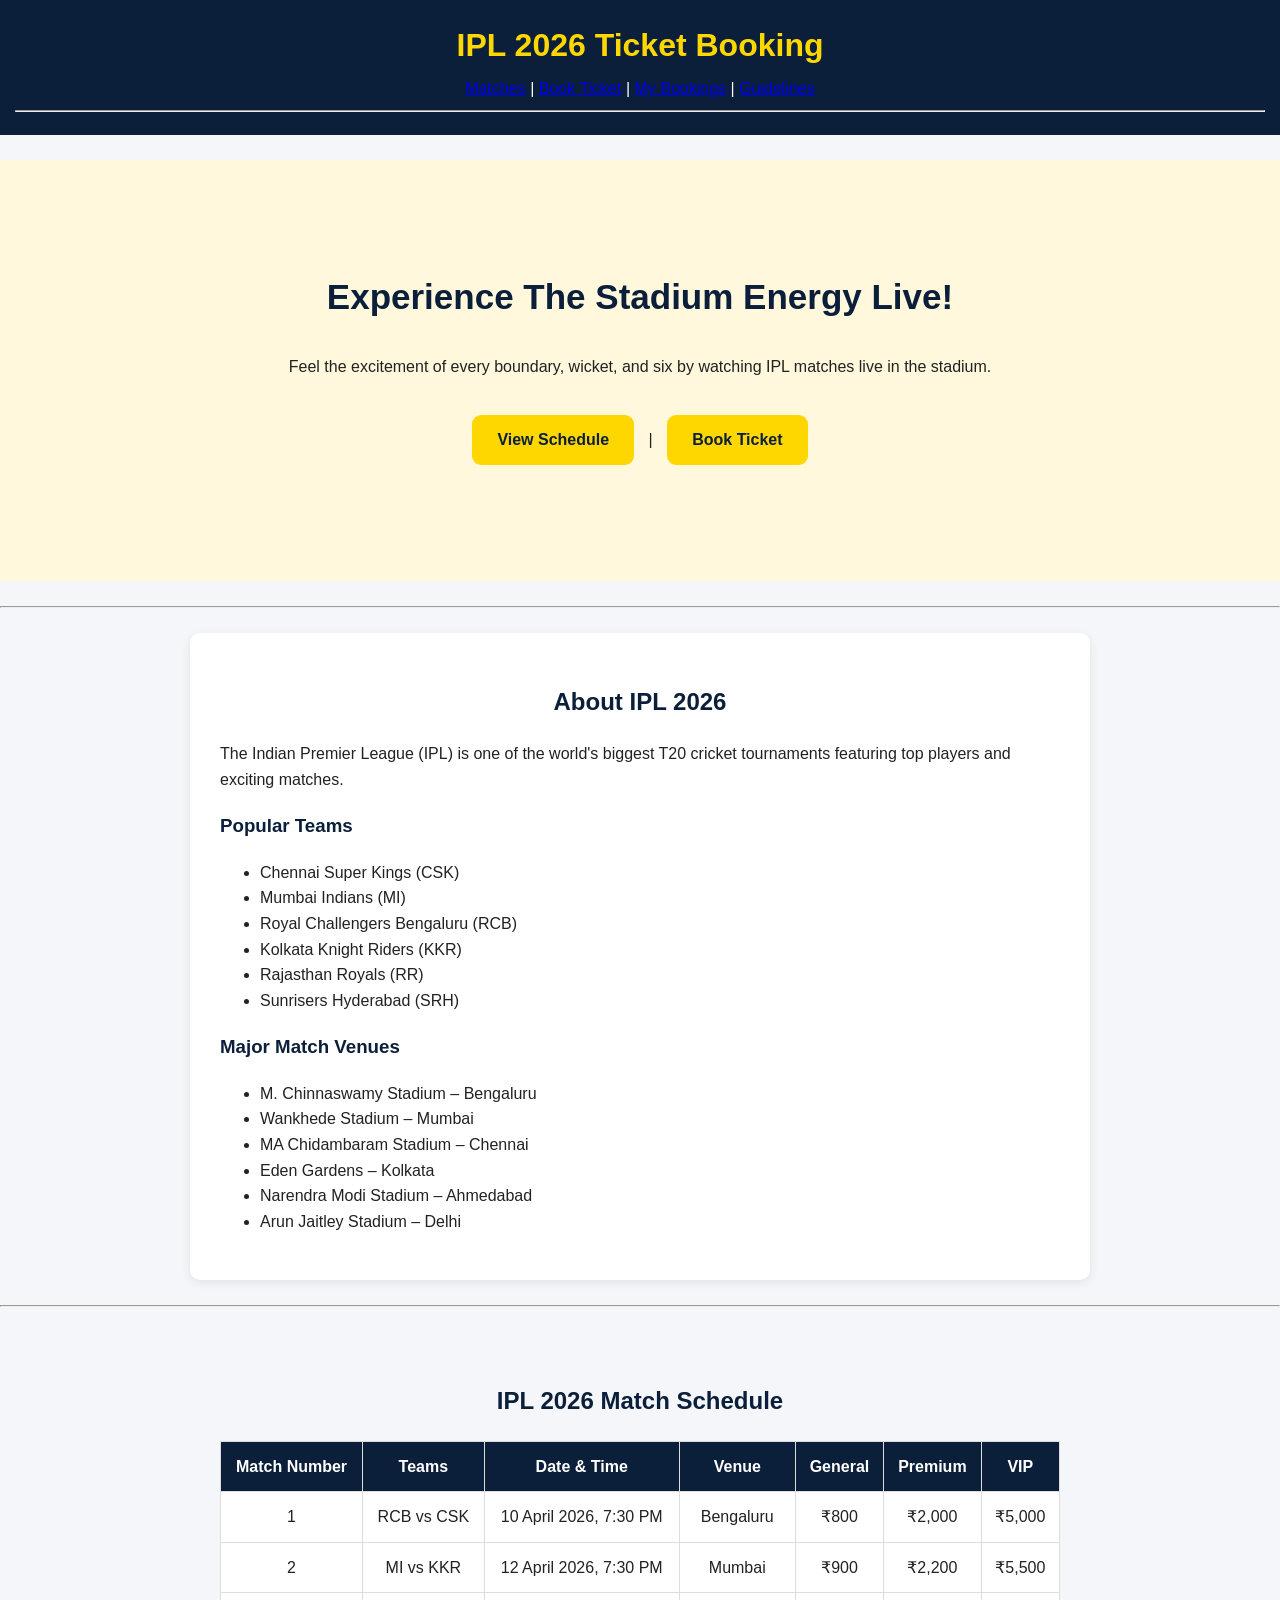
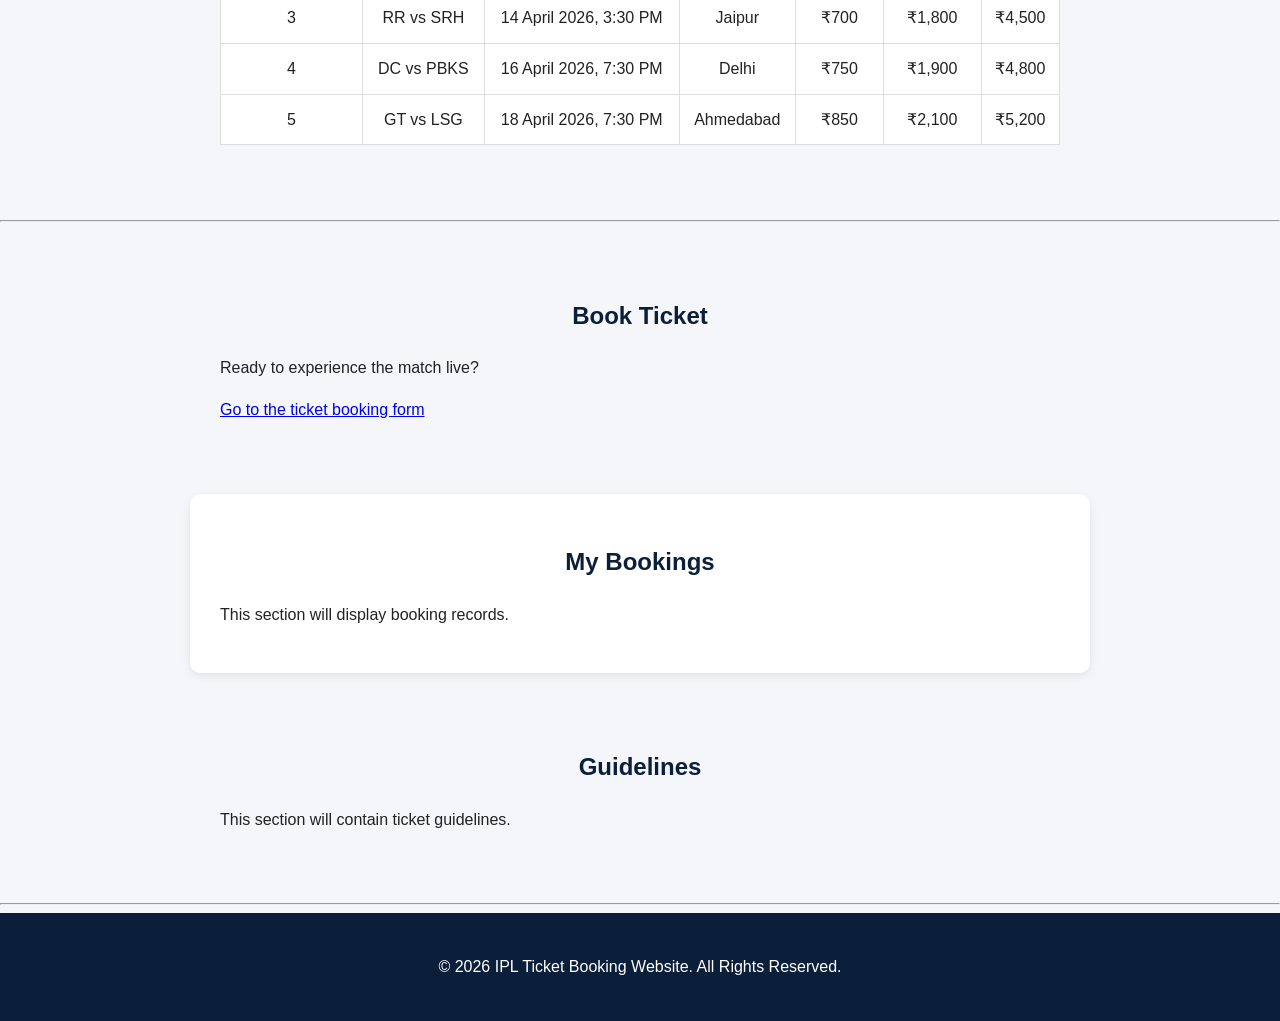
==== commit 306eda70: "Add validated IPL ticket booking form" ====
--- a/index.html
+++ b/index.html
@@ -14,7 +14,7 @@
 
         <nav>
             <a href="#matches">Matches</a> |
-            <a href="#book-ticket">Book Ticket</a> |
+            <a href="booking.html">Book Ticket</a> |
             <a href="#my-bookings">My Bookings</a> |
             <a href="#guidelines">Guidelines</a>
         </nav>
@@ -35,7 +35,7 @@
 
             <p>
                 <a href="#matches">View Schedule</a> |
-                <a href="#book-ticket">Book Ticket</a>
+                <a href="booking.html">Book Ticket</a>
             </p>
         </section>
 
@@ -149,7 +149,8 @@
         <!-- Placeholder Sections -->
         <section id="book-ticket">
             <h2>Book Ticket</h2>
-            <p>This section will contain the ticket booking form.</p>
+            <p>Ready to experience the match live?</p>
+            <p><a href="booking.html">Go to the ticket booking form</a></p>
         </section>
 
         <section id="my-bookings">
--- a/style.css
+++ b/style.css
@@ -226,4 +226,206 @@
 
 footer a:hover {
     color: white;
-}+}
+
+.site-nav {
+    display: flex;
+    justify-content: center;
+    flex-wrap: wrap;
+    gap: 10px 24px;
+    margin: 10px 0 2px;
+}
+
+.site-nav a {
+    color: white;
+    text-decoration: none;
+    font-weight: bold;
+}
+
+.site-nav a:hover,
+.site-nav a[aria-current="page"] {
+    color: var(--accent);
+}
+
+.booking-intro {
+    max-width: 900px;
+    padding: 38px 24px 12px;
+    margin: 20px auto 0;
+    text-align: center;
+}
+
+.booking-intro h2 {
+    margin: 4px 0 8px;
+    font-size: clamp(1.8rem, 4vw, 2.5rem);
+}
+
+.booking-intro p {
+    margin: 0;
+}
+
+.booking-intro .eyebrow {
+    color: #806600;
+    font-size: 0.8rem;
+    font-weight: bold;
+    letter-spacing: 0.12em;
+    text-transform: uppercase;
+}
+
+.booking-card {
+    margin-top: 16px;
+}
+
+.booking-card h2 {
+    margin-top: 0;
+}
+
+.form-note,
+.fieldset-hint {
+    color: #555;
+    font-size: 0.9rem;
+}
+
+.form-note span,
+.form-field label span,
+.terms-choice > span {
+    color: #a32626;
+}
+
+.booking-card form {
+    max-width: 760px;
+    padding: 12px 0 0;
+}
+
+.form-grid {
+    display: grid;
+    grid-template-columns: repeat(2, minmax(0, 1fr));
+    gap: 6px 20px;
+}
+
+.form-field label {
+    display: block;
+    margin-top: 10px;
+}
+
+.form-field input,
+.form-field select {
+    width: 100%;
+    min-height: 44px;
+    padding: 10px 12px;
+    margin: 6px 0;
+    border: 1px solid #b8c0ca;
+    border-radius: 8px;
+    background-color: white;
+    color: var(--text);
+    font: inherit;
+}
+
+.form-field input:focus,
+.form-field select:focus,
+.choice-list input:focus-visible,
+.checkbox-choice input:focus-visible {
+    outline: 3px solid rgba(255, 215, 0, 0.65);
+    outline-offset: 2px;
+}
+
+.preferences {
+    margin: 22px 0 16px;
+    padding: 16px;
+    border: 1px solid #d6dbe2;
+    border-radius: 8px;
+}
+
+.preferences legend {
+    padding: 0 8px;
+    color: var(--primary);
+    font-weight: bold;
+}
+
+.fieldset-hint {
+    margin: 0 0 10px;
+}
+
+.choice-list {
+    display: flex;
+    flex-wrap: wrap;
+    gap: 10px 20px;
+}
+
+.choice-list label,
+.checkbox-choice {
+    display: flex;
+    align-items: flex-start;
+    gap: 8px;
+    font-weight: normal;
+}
+
+.choice-list input,
+.checkbox-choice input {
+    width: auto;
+    margin: 5px 0 0;
+    accent-color: var(--primary);
+}
+
+.terms-choice {
+    margin-top: 18px;
+}
+
+.form-actions {
+    display: flex;
+    flex-wrap: wrap;
+    gap: 8px;
+    margin-top: 18px;
+}
+
+.form-actions button {
+    margin: 0;
+    font: inherit;
+    font-weight: bold;
+}
+
+.form-actions .secondary-button {
+    border: 1px solid var(--primary);
+    background-color: white;
+    color: var(--primary);
+}
+
+.form-actions .secondary-button:hover {
+    background-color: #e9edf2;
+}
+
+.form-message {
+    max-width: 760px;
+    margin: 18px auto 0;
+    padding: 14px 16px;
+    border-left: 5px solid #31834a;
+    border-radius: 6px;
+    background-color: #edf8ef;
+}
+
+@media (max-width: 600px) {
+    .booking-intro {
+        padding: 30px 20px 8px;
+    }
+
+    .form-grid {
+        grid-template-columns: 1fr;
+        gap: 0;
+    }
+
+    .preferences {
+        padding: 12px;
+    }
+
+    .choice-list {
+        flex-direction: column;
+        gap: 8px;
+    }
+
+    .form-actions {
+        flex-direction: column;
+    }
+
+    .form-actions button {
+        width: 100%;
+    }
+}
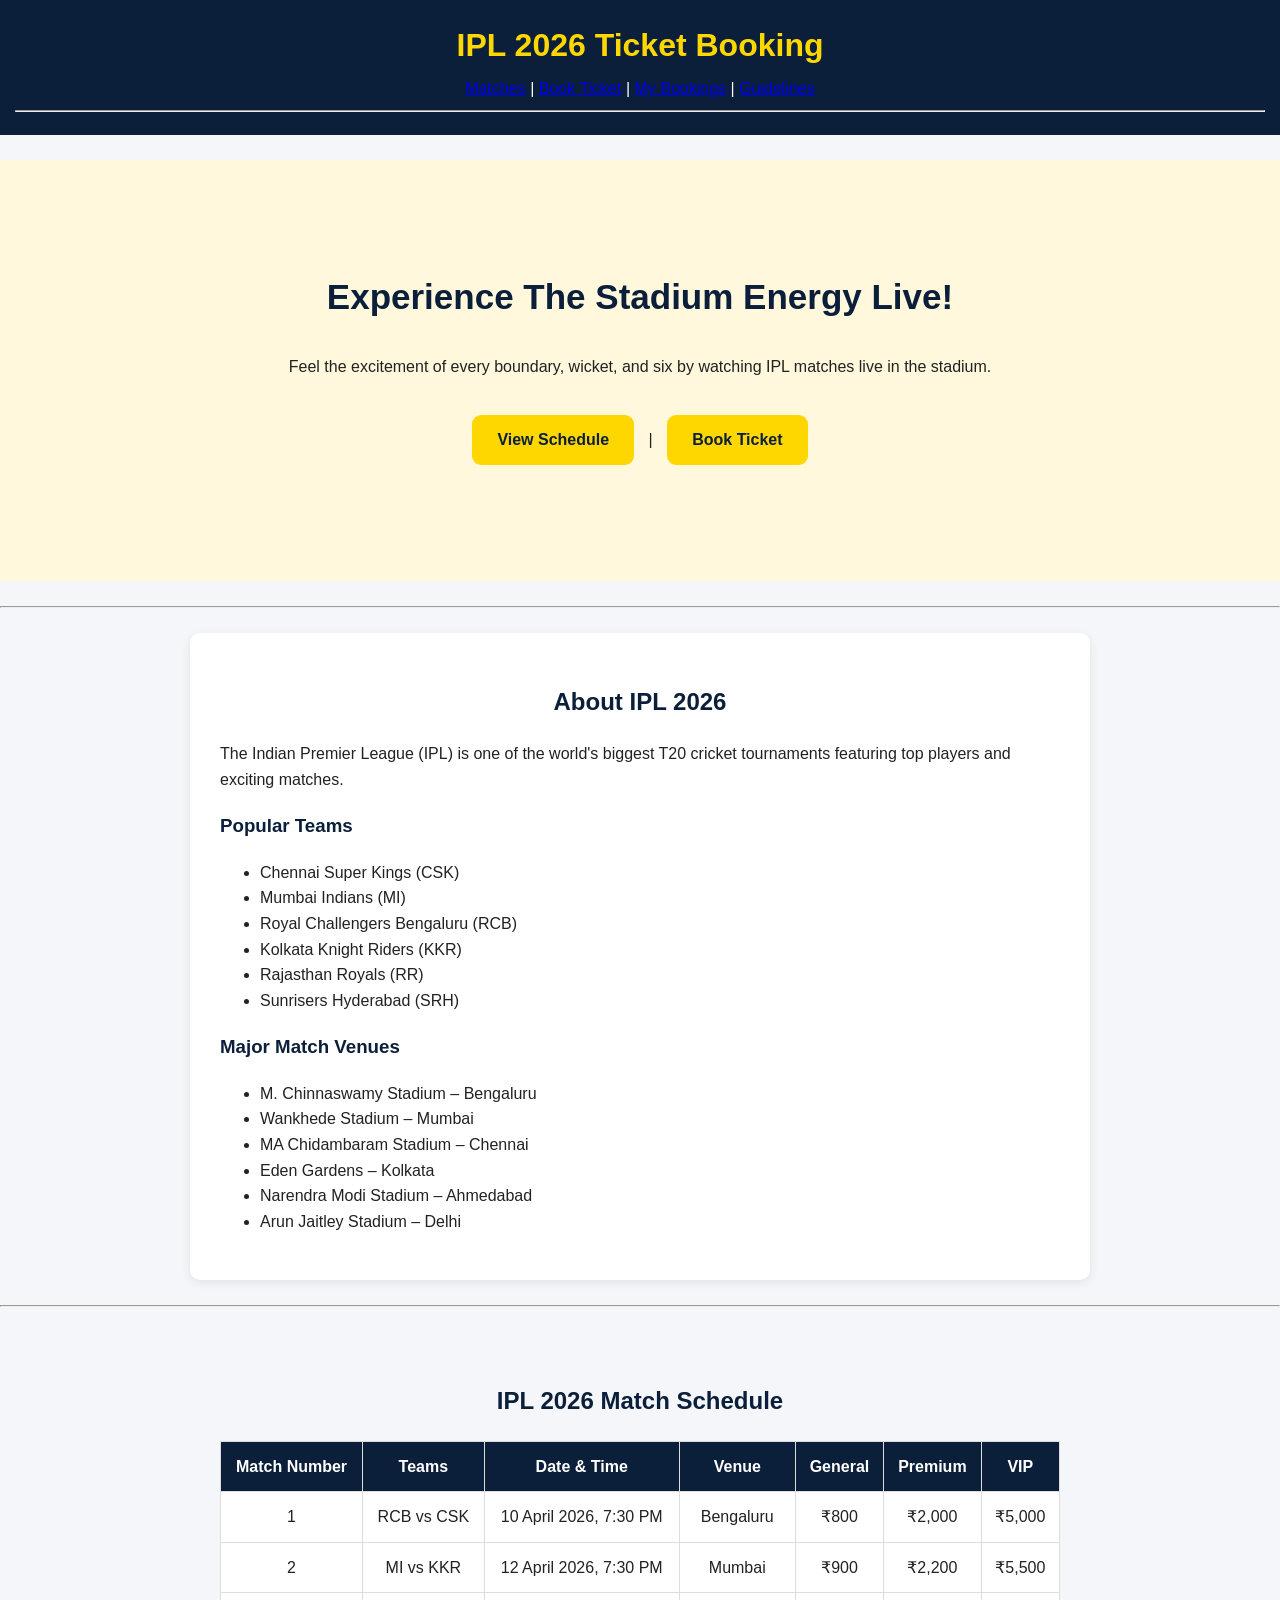
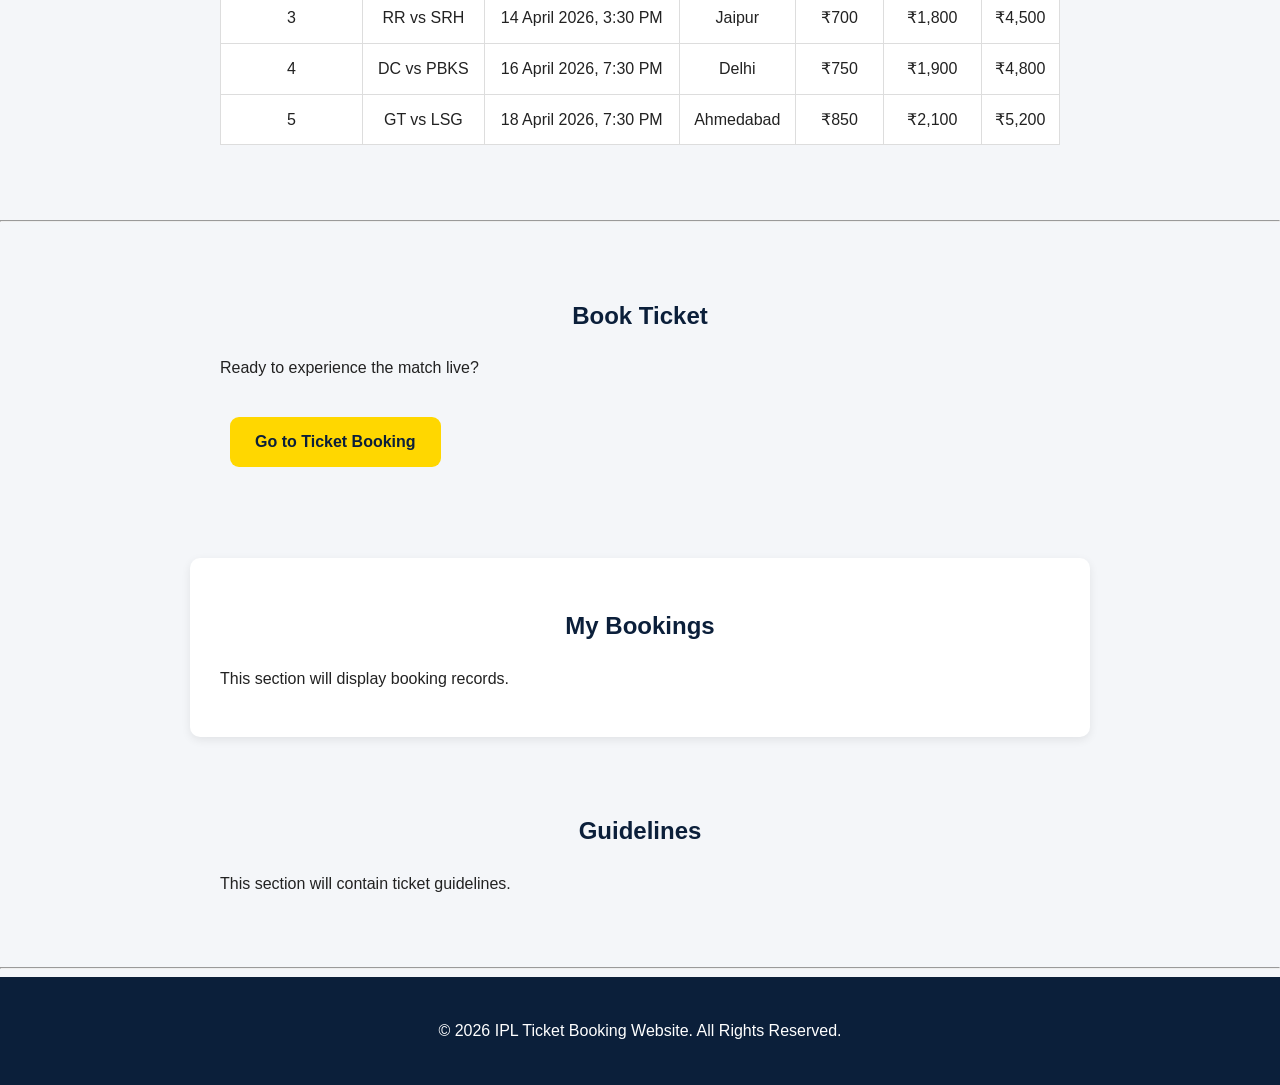
==== commit c56aeb52: "Highlight ticket booking call to action Co-authored-by: Copilot <223556219+Copilot@users.noreply.git" ====
--- a/index.html
+++ b/index.html
@@ -150,7 +150,7 @@
         <section id="book-ticket">
             <h2>Book Ticket</h2>
             <p>Ready to experience the match live?</p>
-            <p><a href="booking.html">Go to the ticket booking form</a></p>
+            <p><a href="booking.html">Go to Ticket Booking</a></p>
         </section>
 
         <section id="my-bookings">
--- a/style.css
+++ b/style.css
@@ -77,7 +77,8 @@
     font-size: 35px;
 }
 
-#home a {
+#home a,
+#book-ticket a {
     display: inline-block;
     background-color: var(--accent);
     color: var(--primary);
@@ -88,7 +89,8 @@
     font-weight: bold;
 }
 
-#home a:hover {
+#home a:hover,
+#book-ticket a:hover {
     background-color: white;
 }
 
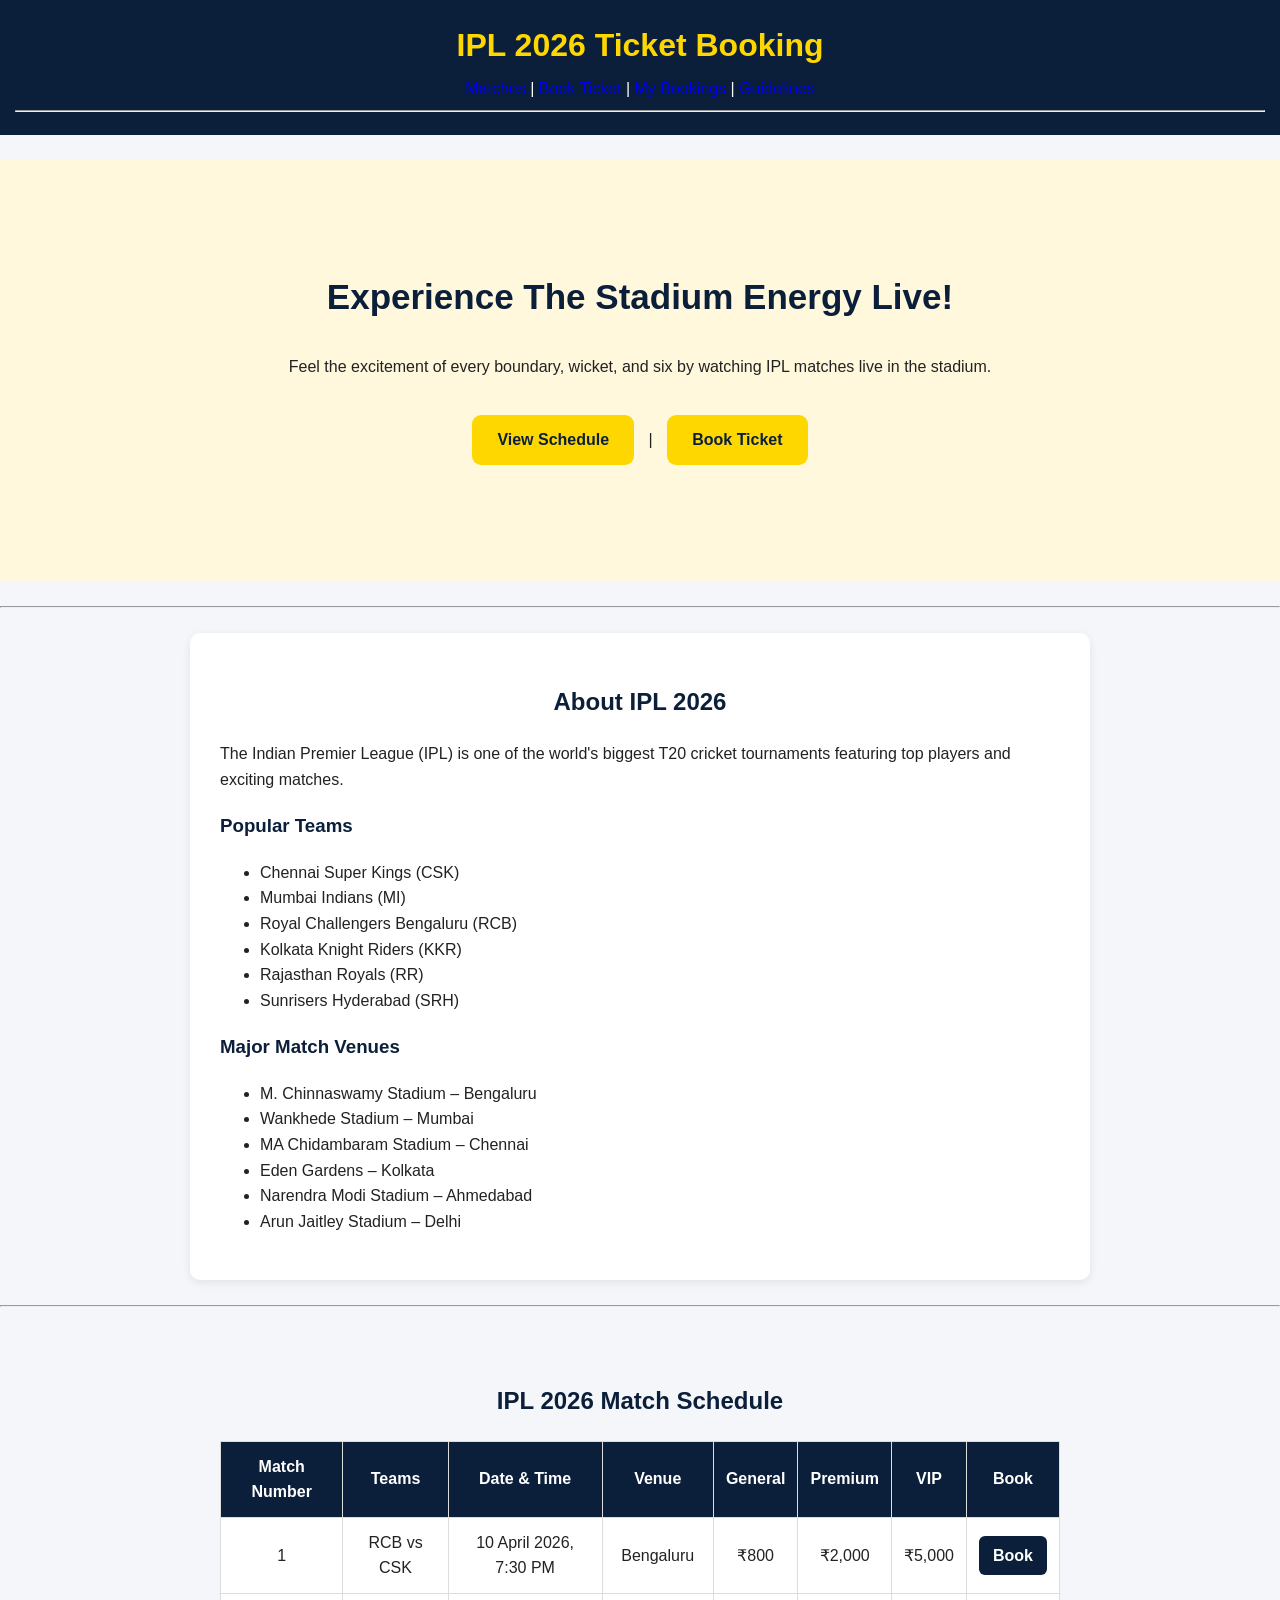
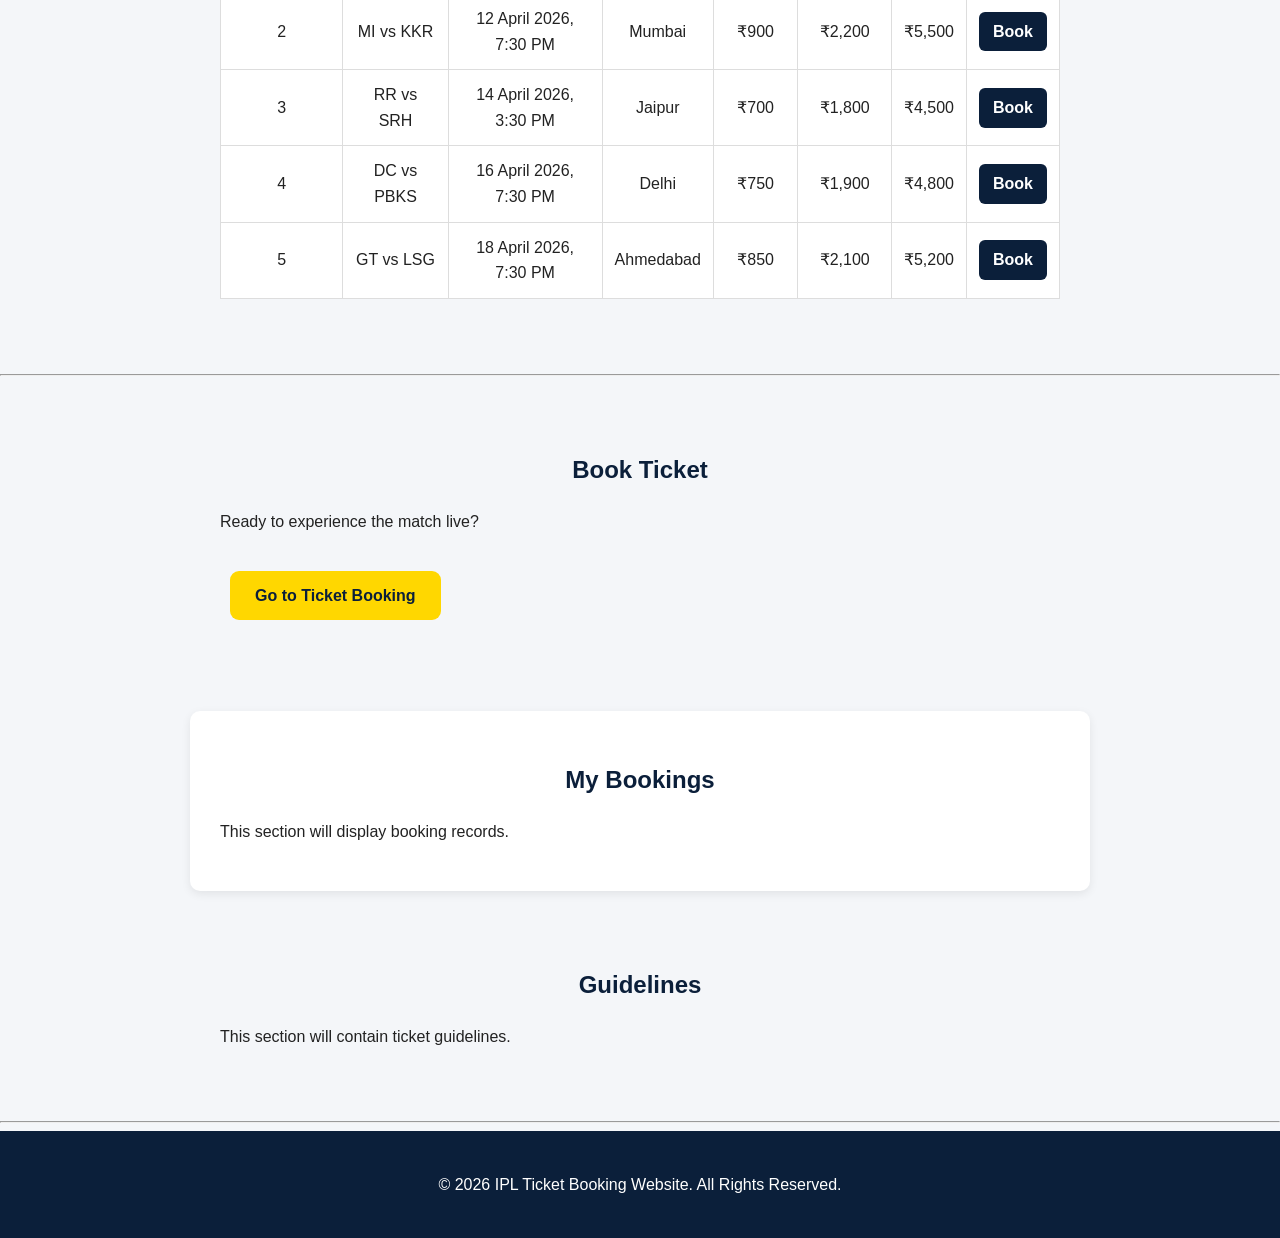
==== commit 1c3025e7: "Add interactive booking flow and toast notifications" ====
--- a/index.html
+++ b/index.html
@@ -5,6 +5,7 @@
     <meta name="viewport" content="width=device-width, initial-scale=1.0">
     <title>IPL 2026 Ticket Booking</title>
     <link rel="stylesheet" href="style.css">
+    <script src="app.js" defer></script>
 </head>
 <body>
 
@@ -87,6 +88,7 @@
                         <th>General</th>
                         <th>Premium</th>
                         <th>VIP</th>
+                        <th>Book</th>
                     </tr>
                 </thead>
 
@@ -99,6 +101,7 @@
                         <td>₹800</td>
                         <td>₹2,000</td>
                         <td>₹5,000</td>
+                        <td><a class="match-book-button" href="booking.html?match=rcb-csk">Book</a></td>
                     </tr>
 
                     <tr>
@@ -109,6 +112,7 @@
                         <td>₹900</td>
                         <td>₹2,200</td>
                         <td>₹5,500</td>
+                        <td><a class="match-book-button" href="booking.html?match=mi-kkr">Book</a></td>
                     </tr>
 
                     <tr>
@@ -119,6 +123,7 @@
                         <td>₹700</td>
                         <td>₹1,800</td>
                         <td>₹4,500</td>
+                        <td><a class="match-book-button" href="booking.html?match=rr-srh">Book</a></td>
                     </tr>
 
                     <tr>
@@ -129,6 +134,7 @@
                         <td>₹750</td>
                         <td>₹1,900</td>
                         <td>₹4,800</td>
+                        <td><a class="match-book-button" href="booking.html?match=dc-pbks">Book</a></td>
                     </tr>
 
                     <tr>
@@ -139,6 +145,7 @@
                         <td>₹850</td>
                         <td>₹2,100</td>
                         <td>₹5,200</td>
+                        <td><a class="match-book-button" href="booking.html?match=gt-lsg">Book</a></td>
                     </tr>
                 </tbody>
             </table>
--- a/style.css
+++ b/style.css
@@ -135,6 +135,25 @@
     background-color: #FFF5CC;
 }
 
+.match-book-button {
+    display: inline-block;
+    padding: 7px 14px;
+    border-radius: 6px;
+    background-color: var(--primary);
+    color: white;
+    font-weight: bold;
+    text-decoration: none;
+}
+
+.match-book-button:hover {
+    background-color: #174A7E;
+}
+
+.match-book-button:focus-visible {
+    outline: 3px solid var(--accent);
+    outline-offset: 2px;
+}
+
 select, input {
     padding: 10px;
     margin: 8px 0;
@@ -404,6 +423,41 @@
     background-color: #edf8ef;
 }
 
+.toast-container {
+    position: fixed;
+    z-index: 2000;
+    right: 16px;
+    bottom: 16px;
+    left: 16px;
+    display: flex;
+    justify-content: center;
+    pointer-events: none;
+}
+
+.toast {
+    width: max-content;
+    max-width: 100%;
+    padding: 13px 18px;
+    border-left: 5px solid var(--accent);
+    border-radius: 8px;
+    background-color: var(--primary);
+    box-shadow: 0 4px 16px rgba(0, 0, 0, 0.2);
+    color: white;
+    font-weight: bold;
+}
+
+.toast--success {
+    border-left-color: #31834a;
+    background-color: #edf8ef;
+    color: #155724;
+}
+
+.toast--error {
+    border-left-color: #b42318;
+    background-color: #fcebea;
+    color: #842029;
+}
+
 @media (max-width: 600px) {
     .booking-intro {
         padding: 30px 20px 8px;
@@ -430,4 +484,15 @@
     .form-actions button {
         width: 100%;
     }
-}
+
+    .toast-container {
+        right: 12px;
+        bottom: 12px;
+        left: 12px;
+    }
+
+    .toast {
+        width: 100%;
+        text-align: center;
+    }
+}
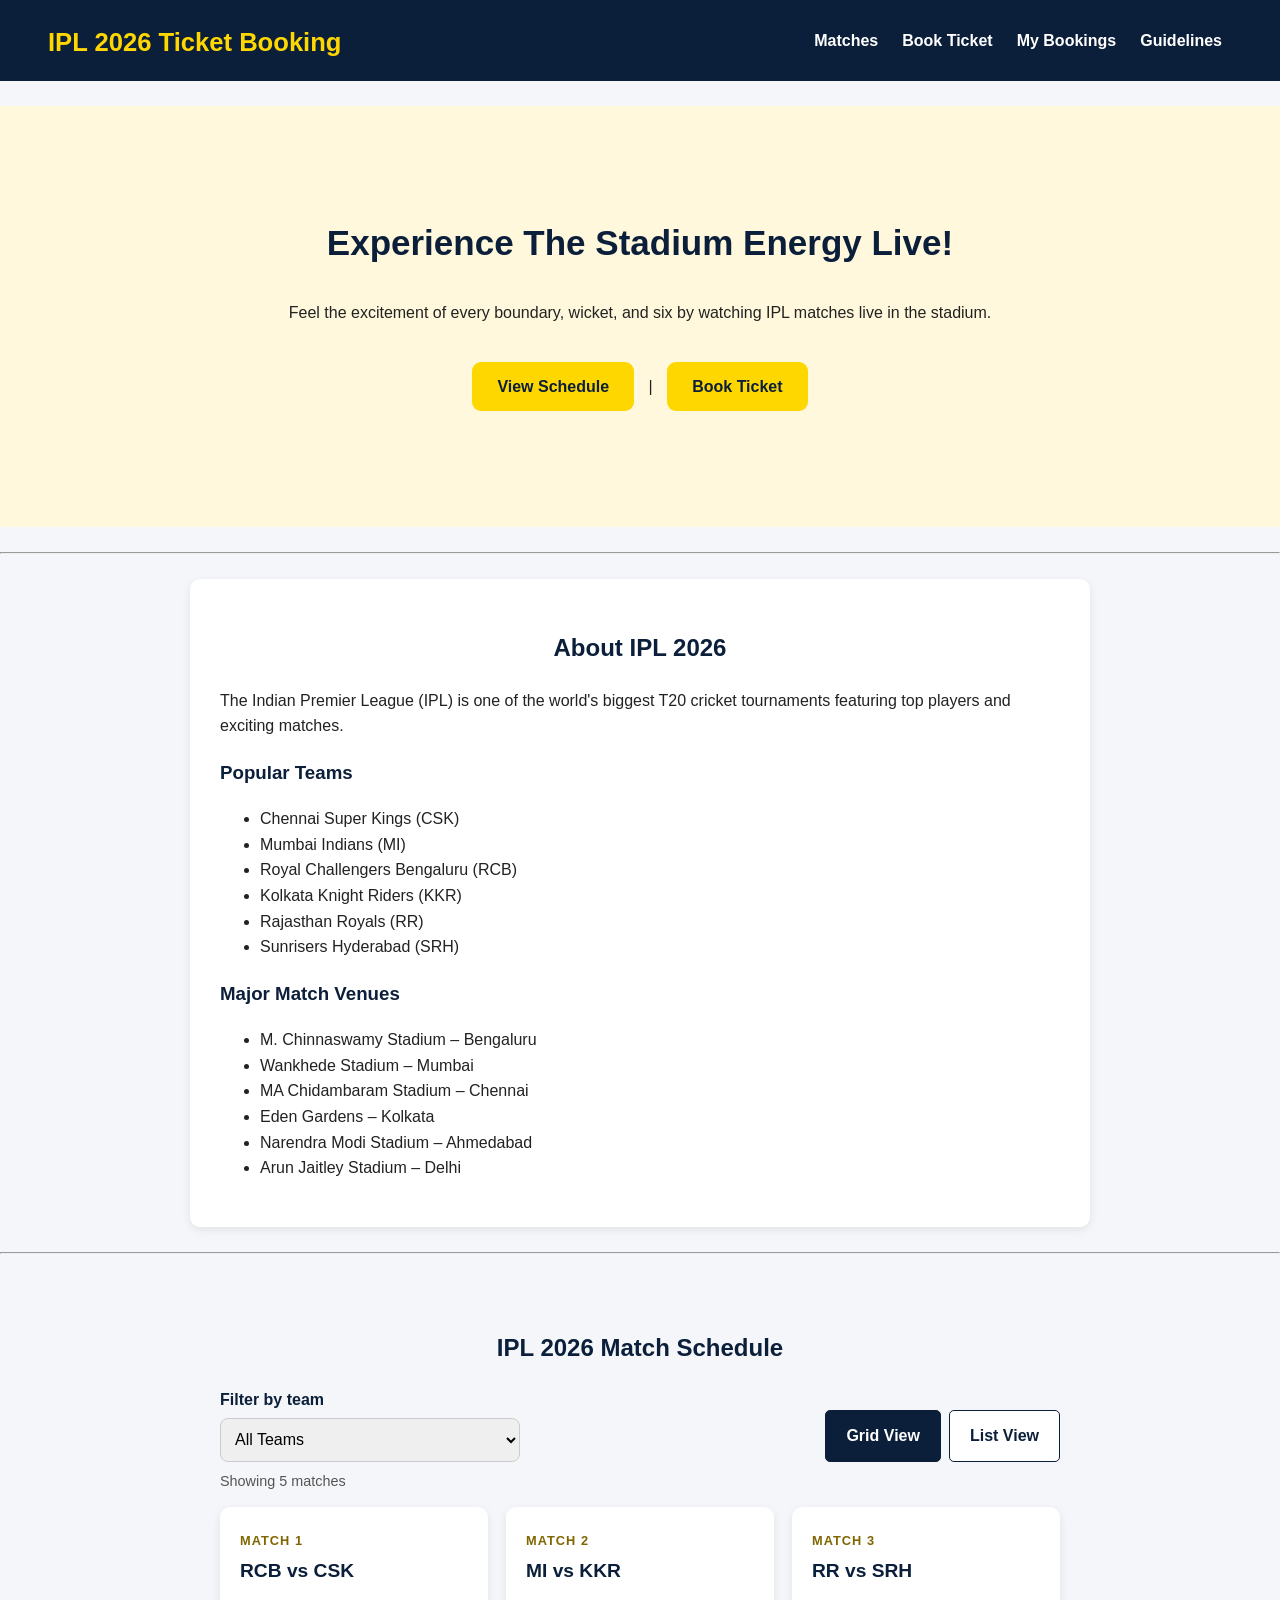
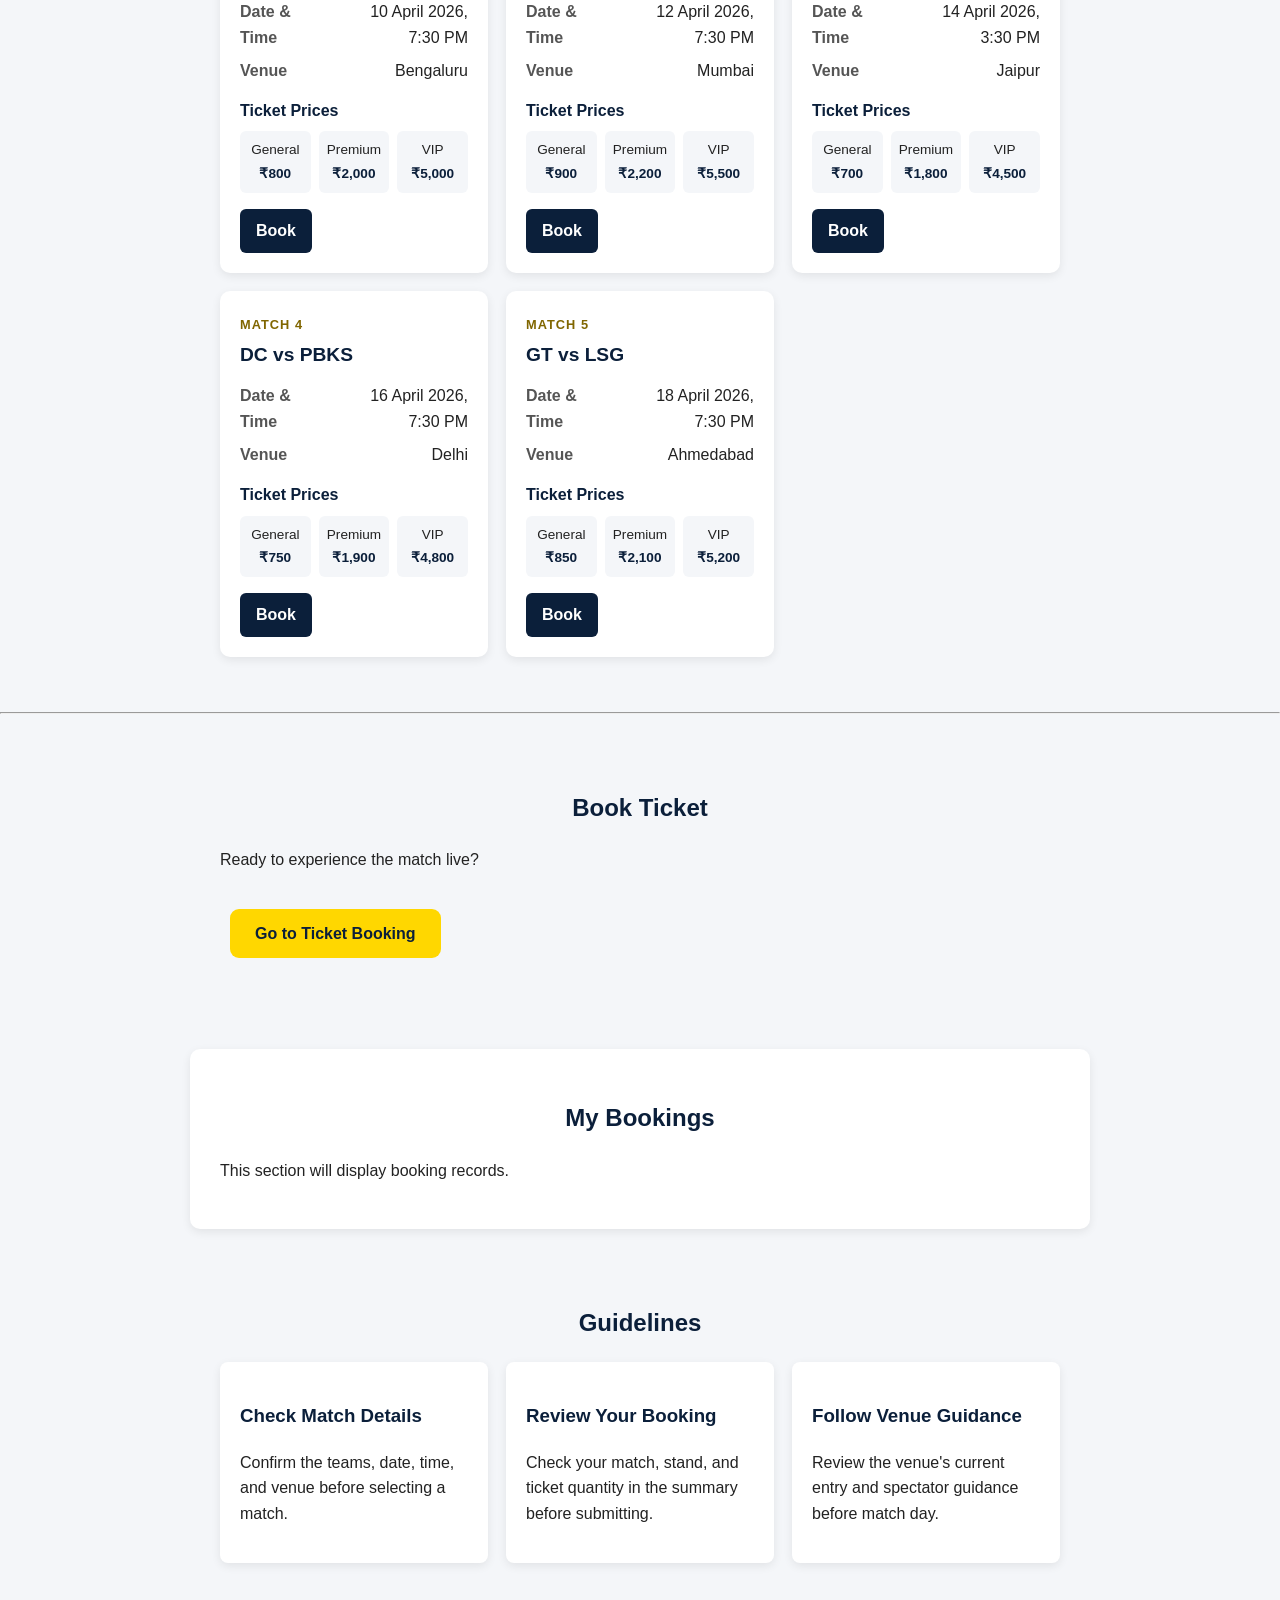
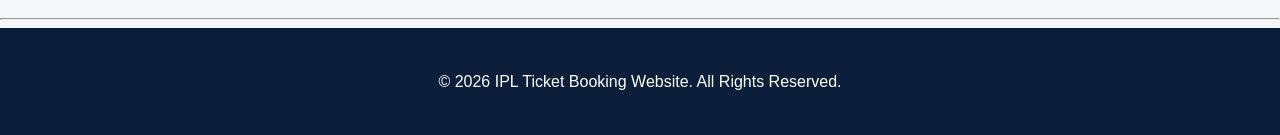
==== commit a39be814: "Add responsive IPL match schedule layout" ====
--- a/index.html
+++ b/index.html
@@ -10,17 +10,27 @@
 <body>
 
     <!-- Header and Navigation -->
-    <header>
-        <h1>IPL 2026 Ticket Booking</h1>
-
-        <nav>
-            <a href="#matches">Matches</a> |
-            <a href="booking.html">Book Ticket</a> |
-            <a href="#my-bookings">My Bookings</a> |
+    <header class="site-header">
+        <h1><a class="site-brand" href="index.html">IPL 2026 Ticket Booking</a></h1>
+        <button
+            class="menu-toggle"
+            type="button"
+            aria-label="Open navigation menu"
+            aria-expanded="false"
+            aria-controls="site-navigation">
+            <span class="menu-icon" aria-hidden="true">
+                <span></span>
+                <span></span>
+                <span></span>
+            </span>
+        </button>
+
+        <nav id="site-navigation" class="site-nav" aria-label="Main navigation">
+            <a href="#matches">Matches</a>
+            <a href="booking.html">Book Ticket</a>
+            <a href="#my-bookings">My Bookings</a>
             <a href="#guidelines">Guidelines</a>
         </nav>
-
-        <hr>
     </header>
 
     <main>
@@ -77,78 +87,132 @@
         <!-- Match Schedule -->
         <section id="matches">
             <h2>IPL 2026 Match Schedule</h2>
-
-            <table border="1" cellpadding="8" cellspacing="0">
-                <thead>
-                    <tr>
-                        <th>Match Number</th>
-                        <th>Teams</th>
-                        <th>Date & Time</th>
-                        <th>Venue</th>
-                        <th>General</th>
-                        <th>Premium</th>
-                        <th>VIP</th>
-                        <th>Book</th>
-                    </tr>
-                </thead>
-
-                <tbody>
-                    <tr>
-                        <td>1</td>
-                        <td>RCB vs CSK</td>
-                        <td>10 April 2026, 7:30 PM</td>
-                        <td>Bengaluru</td>
-                        <td>₹800</td>
-                        <td>₹2,000</td>
-                        <td>₹5,000</td>
-                        <td><a class="match-book-button" href="booking.html?match=rcb-csk">Book</a></td>
-                    </tr>
-
-                    <tr>
-                        <td>2</td>
-                        <td>MI vs KKR</td>
-                        <td>12 April 2026, 7:30 PM</td>
-                        <td>Mumbai</td>
-                        <td>₹900</td>
-                        <td>₹2,200</td>
-                        <td>₹5,500</td>
-                        <td><a class="match-book-button" href="booking.html?match=mi-kkr">Book</a></td>
-                    </tr>
-
-                    <tr>
-                        <td>3</td>
-                        <td>RR vs SRH</td>
-                        <td>14 April 2026, 3:30 PM</td>
-                        <td>Jaipur</td>
-                        <td>₹700</td>
-                        <td>₹1,800</td>
-                        <td>₹4,500</td>
-                        <td><a class="match-book-button" href="booking.html?match=rr-srh">Book</a></td>
-                    </tr>
-
-                    <tr>
-                        <td>4</td>
-                        <td>DC vs PBKS</td>
-                        <td>16 April 2026, 7:30 PM</td>
-                        <td>Delhi</td>
-                        <td>₹750</td>
-                        <td>₹1,900</td>
-                        <td>₹4,800</td>
-                        <td><a class="match-book-button" href="booking.html?match=dc-pbks">Book</a></td>
-                    </tr>
-
-                    <tr>
-                        <td>5</td>
-                        <td>GT vs LSG</td>
-                        <td>18 April 2026, 7:30 PM</td>
-                        <td>Ahmedabad</td>
-                        <td>₹850</td>
-                        <td>₹2,100</td>
-                        <td>₹5,200</td>
-                        <td><a class="match-book-button" href="booking.html?match=gt-lsg">Book</a></td>
-                    </tr>
-                </tbody>
-            </table>
+            <div class="match-controls">
+                <div class="team-filter">
+                    <label for="team-filter">Filter by team</label>
+                    <select id="team-filter">
+                        <option value="all">All Teams</option>
+                        <option value="CSK">Chennai Super Kings (CSK)</option>
+                        <option value="DC">Delhi Capitals (DC)</option>
+                        <option value="GT">Gujarat Titans (GT)</option>
+                        <option value="KKR">Kolkata Knight Riders (KKR)</option>
+                        <option value="LSG">Lucknow Super Giants (LSG)</option>
+                        <option value="MI">Mumbai Indians (MI)</option>
+                        <option value="PBKS">Punjab Kings (PBKS)</option>
+                        <option value="RR">Rajasthan Royals (RR)</option>
+                        <option value="RCB">Royal Challengers Bengaluru (RCB)</option>
+                        <option value="SRH">Sunrisers Hyderabad (SRH)</option>
+                    </select>
+                </div>
+                <div class="view-controls" role="group" aria-label="Match display options">
+                    <button id="grid-view" class="view-toggle is-active" type="button" aria-pressed="true">Grid View</button>
+                    <button id="list-view" class="view-toggle" type="button" aria-pressed="false">List View</button>
+                </div>
+            </div>
+            <p id="match-count" class="match-count" aria-live="polite">Showing 5 matches</p>
+
+            <div id="match-grid" class="match-grid is-grid">
+                <article class="match-card" data-teams="RCB CSK">
+                    <div class="match-main">
+                        <span class="match-number">Match 1</span>
+                        <h3>RCB vs CSK</h3>
+                    </div>
+                    <dl class="match-details">
+                        <div><dt>Date &amp; Time</dt><dd>10 April 2026, 7:30 PM</dd></div>
+                        <div><dt>Venue</dt><dd>Bengaluru</dd></div>
+                    </dl>
+                    <div class="match-pricing">
+                        <h4>Ticket Prices</h4>
+                        <ul>
+                            <li><span>General</span><strong>₹800</strong></li>
+                            <li><span>Premium</span><strong>₹2,000</strong></li>
+                            <li><span>VIP</span><strong>₹5,000</strong></li>
+                        </ul>
+                    </div>
+                    <a class="match-book-button" href="booking.html?match=rcb-csk">Book</a>
+                </article>
+
+                <article class="match-card" data-teams="MI KKR">
+                    <div class="match-main">
+                        <span class="match-number">Match 2</span>
+                        <h3>MI vs KKR</h3>
+                    </div>
+                    <dl class="match-details">
+                        <div><dt>Date &amp; Time</dt><dd>12 April 2026, 7:30 PM</dd></div>
+                        <div><dt>Venue</dt><dd>Mumbai</dd></div>
+                    </dl>
+                    <div class="match-pricing">
+                        <h4>Ticket Prices</h4>
+                        <ul>
+                            <li><span>General</span><strong>₹900</strong></li>
+                            <li><span>Premium</span><strong>₹2,200</strong></li>
+                            <li><span>VIP</span><strong>₹5,500</strong></li>
+                        </ul>
+                    </div>
+                    <a class="match-book-button" href="booking.html?match=mi-kkr">Book</a>
+                </article>
+
+                <article class="match-card" data-teams="RR SRH">
+                    <div class="match-main">
+                        <span class="match-number">Match 3</span>
+                        <h3>RR vs SRH</h3>
+                    </div>
+                    <dl class="match-details">
+                        <div><dt>Date &amp; Time</dt><dd>14 April 2026, 3:30 PM</dd></div>
+                        <div><dt>Venue</dt><dd>Jaipur</dd></div>
+                    </dl>
+                    <div class="match-pricing">
+                        <h4>Ticket Prices</h4>
+                        <ul>
+                            <li><span>General</span><strong>₹700</strong></li>
+                            <li><span>Premium</span><strong>₹1,800</strong></li>
+                            <li><span>VIP</span><strong>₹4,500</strong></li>
+                        </ul>
+                    </div>
+                    <a class="match-book-button" href="booking.html?match=rr-srh">Book</a>
+                </article>
+
+                <article class="match-card" data-teams="DC PBKS">
+                    <div class="match-main">
+                        <span class="match-number">Match 4</span>
+                        <h3>DC vs PBKS</h3>
+                    </div>
+                    <dl class="match-details">
+                        <div><dt>Date &amp; Time</dt><dd>16 April 2026, 7:30 PM</dd></div>
+                        <div><dt>Venue</dt><dd>Delhi</dd></div>
+                    </dl>
+                    <div class="match-pricing">
+                        <h4>Ticket Prices</h4>
+                        <ul>
+                            <li><span>General</span><strong>₹750</strong></li>
+                            <li><span>Premium</span><strong>₹1,900</strong></li>
+                            <li><span>VIP</span><strong>₹4,800</strong></li>
+                        </ul>
+                    </div>
+                    <a class="match-book-button" href="booking.html?match=dc-pbks">Book</a>
+                </article>
+
+                <article class="match-card" data-teams="GT LSG">
+                    <div class="match-main">
+                        <span class="match-number">Match 5</span>
+                        <h3>GT vs LSG</h3>
+                    </div>
+                    <dl class="match-details">
+                        <div><dt>Date &amp; Time</dt><dd>18 April 2026, 7:30 PM</dd></div>
+                        <div><dt>Venue</dt><dd>Ahmedabad</dd></div>
+                    </dl>
+                    <div class="match-pricing">
+                        <h4>Ticket Prices</h4>
+                        <ul>
+                            <li><span>General</span><strong>₹850</strong></li>
+                            <li><span>Premium</span><strong>₹2,100</strong></li>
+                            <li><span>VIP</span><strong>₹5,200</strong></li>
+                        </ul>
+                    </div>
+                    <a class="match-book-button" href="booking.html?match=gt-lsg">Book</a>
+                </article>
+            </div>
+            <p id="match-empty" class="match-empty" hidden>No matches found for this team.</p>
         </section>
 
         <hr>
@@ -167,7 +231,20 @@
 
         <section id="guidelines">
             <h2>Guidelines</h2>
-            <p>This section will contain ticket guidelines.</p>
+            <div class="guidelines-grid">
+                <article>
+                    <h3>Check Match Details</h3>
+                    <p>Confirm the teams, date, time, and venue before selecting a match.</p>
+                </article>
+                <article>
+                    <h3>Review Your Booking</h3>
+                    <p>Check your match, stand, and ticket quantity in the summary before submitting.</p>
+                </article>
+                <article>
+                    <h3>Follow Venue Guidance</h3>
+                    <p>Review the venue's current entry and spectator guidance before match day.</p>
+                </article>
+            </div>
         </section>
 
     </main>
--- a/style.css
+++ b/style.css
@@ -30,39 +30,79 @@
 }
 
 header {
+    display: flex;
+    align-items: center;
+    justify-content: space-between;
+    gap: 24px;
     background-color: var(--primary);
     color: white;
-    padding: 15px;
-    text-align: center;
+    padding: 15px clamp(20px, 4vw, 48px);
+    text-align: left;
     position: sticky;
     top: 0;
     z-index: 1000;
 }
 
 header h1 {
-    margin: 5px;
+    margin: 0;
+}
+
+.site-brand {
     color: var(--accent);
-}
-
-nav ul {
-    list-style: none;
-    padding: 0;
-    margin: 10px 0;
-}
-
-nav li {
-    display: inline-block;
-    margin: 0 15px;
-}
-
-nav ul li a {
-    color: white;
+    font-size: clamp(1.2rem, 2vw, 1.65rem);
+    font-weight: bold;
     text-decoration: none;
-    font-weight: lighter;
-}
-
-nav ul li a:hover {
-    color: var(--accent);
+    white-space: nowrap;
+}
+
+.site-brand:focus-visible,
+.site-nav a:focus-visible {
+    outline: 3px solid var(--accent);
+    outline-offset: 4px;
+}
+
+.menu-toggle {
+    display: none;
+    align-items: center;
+    justify-content: center;
+    width: 44px;
+    height: 44px;
+    padding: 10px;
+    border: 0;
+    border-radius: 6px;
+    background-color: var(--accent);
+    color: var(--primary);
+    cursor: pointer;
+}
+
+.menu-toggle:focus-visible {
+    outline: 3px solid white;
+    outline-offset: 3px;
+}
+
+.menu-icon {
+    display: grid;
+    gap: 5px;
+}
+
+.menu-icon span {
+    width: 22px;
+    height: 2px;
+    border-radius: 2px;
+    background-color: var(--primary);
+    transition: transform 160ms ease, opacity 160ms ease;
+}
+
+.menu-toggle.is-open .menu-icon span:first-child {
+    transform: translateY(7px) rotate(45deg);
+}
+
+.menu-toggle.is-open .menu-icon span:nth-child(2) {
+    opacity: 0;
+}
+
+.menu-toggle.is-open .menu-icon span:last-child {
+    transform: translateY(-7px) rotate(-45deg);
 }
 
 #home {
@@ -137,7 +177,8 @@
 
 .match-book-button {
     display: inline-block;
-    padding: 7px 14px;
+    min-height: 44px;
+    padding: 9px 16px;
     border-radius: 6px;
     background-color: var(--primary);
     color: white;
@@ -152,6 +193,186 @@
 .match-book-button:focus-visible {
     outline: 3px solid var(--accent);
     outline-offset: 2px;
+}
+
+.match-controls {
+    display: flex;
+    align-items: end;
+    justify-content: space-between;
+    flex-wrap: wrap;
+    gap: 16px;
+    margin: 20px 0 8px;
+}
+
+.team-filter {
+    display: grid;
+    gap: 5px;
+    min-width: min(100%, 260px);
+}
+
+.team-filter label {
+    color: var(--primary);
+    font-weight: bold;
+}
+
+.team-filter select {
+    min-height: 44px;
+    margin: 0;
+    font: inherit;
+}
+
+.view-controls {
+    display: flex;
+    flex-wrap: wrap;
+    gap: 8px;
+}
+
+.view-toggle {
+    min-height: 44px;
+    margin: 0;
+    border: 1px solid var(--primary);
+    background-color: white;
+    color: var(--primary);
+    font: inherit;
+    font-weight: bold;
+}
+
+.view-toggle.is-active {
+    background-color: var(--primary);
+    color: white;
+}
+
+.view-toggle:focus-visible {
+    outline: 3px solid var(--accent);
+    outline-offset: 2px;
+}
+
+.match-count {
+    margin: 8px 0 14px;
+    color: #555;
+    font-size: 0.9rem;
+}
+
+.match-grid {
+    display: grid;
+    grid-template-columns: minmax(0, 1fr);
+    gap: 18px;
+}
+
+.match-card {
+    min-width: 0;
+    padding: 20px;
+    border-radius: 10px;
+    background-color: white;
+    box-shadow: 0 3px 10px rgba(0, 0, 0, 0.08);
+}
+
+.match-main {
+    margin-bottom: 12px;
+}
+
+.match-number {
+    color: #806600;
+    font-size: 0.8rem;
+    font-weight: bold;
+    letter-spacing: 0.08em;
+    text-transform: uppercase;
+}
+
+.match-card h3 {
+    margin: 4px 0 0;
+    color: var(--primary);
+    font-size: 1.2rem;
+}
+
+.match-details {
+    display: grid;
+    gap: 8px;
+    margin: 0 0 14px;
+}
+
+.match-details > div {
+    display: grid;
+    grid-template-columns: 90px minmax(0, 1fr);
+    gap: 8px;
+}
+
+.match-details dt {
+    color: #555;
+    font-weight: bold;
+}
+
+.match-details dd {
+    margin: 0;
+    text-align: right;
+    overflow-wrap: anywhere;
+}
+
+.match-pricing h4 {
+    margin: 0 0 8px;
+    color: var(--primary);
+}
+
+.match-pricing ul {
+    display: grid;
+    grid-template-columns: repeat(3, minmax(0, 1fr));
+    gap: 8px;
+    margin: 0 0 16px;
+    padding: 0;
+    list-style: none;
+}
+
+.match-pricing li {
+    display: flex;
+    flex-direction: column;
+    gap: 2px;
+    min-width: 0;
+    padding: 8px 6px;
+    border-radius: 6px;
+    background-color: #f4f6f9;
+    font-size: 0.85rem;
+    text-align: center;
+}
+
+.match-pricing li strong {
+    color: var(--primary);
+}
+
+.match-grid.is-list {
+    grid-template-columns: minmax(0, 1fr);
+}
+
+.match-grid.is-list .match-card {
+    display: grid;
+    grid-template-columns: minmax(130px, 1fr) minmax(180px, 1.2fr) minmax(230px, 1.5fr) auto;
+    align-items: center;
+    gap: 16px 20px;
+}
+
+.match-grid.is-list .match-main,
+.match-grid.is-list .match-details,
+.match-grid.is-list .match-pricing {
+    margin: 0;
+}
+
+.match-grid.is-list .match-pricing ul {
+    margin-bottom: 0;
+}
+
+.match-grid.is-list .match-book-button {
+    justify-self: end;
+}
+
+.match-grid.is-list .match-card[hidden] {
+    display: none;
+}
+
+.match-empty {
+    padding: 20px;
+    border-radius: 8px;
+    background-color: white;
+    color: #555;
+    text-align: center;
 }
 
 select, input {
@@ -169,6 +390,24 @@
     background-color: white;
     border-radius: 10px;
     box-shadow: 0 3px 10px rgba(0, 0, 0, 0.08);
+}
+
+#booking.booking-card {
+    display: grid;
+    grid-template-columns: minmax(0, 1.5fr) minmax(250px, 1fr);
+    gap: 0 28px;
+}
+
+#booking > h2,
+#booking > .form-note,
+#booking > .form-message {
+    grid-column: 1 / -1;
+}
+
+#booking > form {
+    grid-column: 1;
+    grid-row: 3;
+    margin: 0;
 }
 
 form {
@@ -217,12 +456,23 @@
     box-shadow: 0 3px 10px rgba(0, 0, 0, 0.08);
 }
 
+#guidelines .guidelines-grid {
+    display: grid;
+    grid-template-columns: repeat(3, minmax(0, 1fr));
+    gap: 18px;
+}
+
 #guidelines article {
     background-color: white;
     padding: 20px;
     margin: 15px 0;
     border-radius: 8px;
     box-shadow: 0 3px 10px rgba(0, 0, 0, 0.08);
+}
+
+#guidelines .guidelines-grid article {
+    height: 100%;
+    margin: 0;
 }
 
 #guidelines article h3 {
@@ -251,13 +501,16 @@
 
 .site-nav {
     display: flex;
-    justify-content: center;
+    align-items: center;
+    justify-content: flex-end;
     flex-wrap: wrap;
-    gap: 10px 24px;
-    margin: 10px 0 2px;
+    gap: 4px;
+    margin: 0;
 }
 
 .site-nav a {
+    padding: 8px 10px;
+    border-radius: 6px;
     color: white;
     text-decoration: none;
     font-weight: bold;
@@ -266,6 +519,10 @@
 .site-nav a:hover,
 .site-nav a[aria-current="page"] {
     color: var(--accent);
+}
+
+.site-nav a:hover {
+    background-color: rgba(255, 255, 255, 0.08);
 }
 
 .booking-intro {
@@ -313,8 +570,67 @@
 }
 
 .booking-card form {
-    max-width: 760px;
+    max-width: none;
     padding: 12px 0 0;
+}
+
+.booking-summary {
+    grid-column: 2;
+    grid-row: 3;
+    align-self: start;
+    width: 100%;
+    max-width: none;
+    margin: 12px 0 0;
+}
+
+.booking-summary h3 {
+    margin-top: 0;
+    color: var(--primary);
+}
+
+.booking-summary p {
+    margin-bottom: 0;
+}
+
+.summary-details {
+    margin: 0;
+}
+
+.summary-details > div {
+    display: flex;
+    justify-content: space-between;
+    gap: 12px;
+    padding: 10px 0;
+    border-bottom: 1px solid #e3e7ed;
+}
+
+.summary-details dt {
+    color: #555;
+    font-weight: bold;
+}
+
+.summary-details dd {
+    margin: 0;
+    text-align: right;
+}
+
+.summary-total {
+    display: flex;
+    justify-content: space-between;
+    align-items: baseline;
+    gap: 12px;
+    margin-top: 16px;
+    color: var(--primary);
+    font-weight: bold;
+}
+
+.summary-total[hidden] {
+    display: none;
+}
+
+.summary-total strong {
+    color: #806600;
+    font-size: 1.4rem;
 }
 
 .form-grid {
@@ -458,7 +774,136 @@
     color: #842029;
 }
 
-@media (max-width: 600px) {
+@media (min-width: 1024px) {
+    .match-grid:not(.is-list) {
+        grid-template-columns: repeat(3, minmax(0, 1fr));
+    }
+
+    #guidelines .guidelines-grid {
+        grid-template-columns: repeat(3, minmax(0, 1fr));
+    }
+}
+
+@media (min-width: 768px) and (max-width: 1023.98px) {
+    .site-header {
+        padding-right: 24px;
+        padding-left: 24px;
+    }
+
+    .match-grid:not(.is-list) {
+        grid-template-columns: repeat(2, minmax(0, 1fr));
+    }
+
+    .match-grid.is-list .match-card {
+        grid-template-columns: repeat(2, minmax(0, 1fr));
+    }
+
+    #guidelines .guidelines-grid {
+        grid-template-columns: repeat(2, minmax(0, 1fr));
+    }
+}
+
+@media (max-width: 767.98px) {
+    .site-header {
+        flex-wrap: wrap;
+        gap: 8px 12px;
+        padding: 12px 16px;
+    }
+
+    .site-brand {
+        font-size: 1.2rem;
+    }
+
+    .site-header h1 {
+        flex: 1;
+        min-width: 0;
+    }
+
+    .menu-toggle {
+        display: inline-flex;
+        flex: 0 0 44px;
+    }
+
+    .site-nav {
+        display: none;
+        flex-basis: 100%;
+        flex-direction: column;
+        align-items: stretch;
+        gap: 2px;
+        padding-top: 8px;
+    }
+
+    .site-nav.is-open {
+        display: flex;
+    }
+
+    .site-nav a {
+        min-height: 44px;
+        padding: 10px 12px;
+    }
+
+    section {
+        padding: 22px;
+    }
+
+    #home {
+        padding: 56px 20px;
+    }
+
+    #home h2 {
+        font-size: clamp(1.7rem, 8vw, 2.2rem);
+    }
+
+    .match-grid,
+    .match-grid:not(.is-list) {
+        grid-template-columns: minmax(0, 1fr);
+    }
+
+    .match-grid.is-list .match-card {
+        grid-template-columns: minmax(0, 1fr);
+    }
+
+    .match-grid.is-list .match-book-button {
+        justify-self: start;
+    }
+
+    .match-controls {
+        align-items: stretch;
+        flex-direction: column;
+    }
+
+    .team-filter {
+        width: 100%;
+    }
+
+    .team-filter select {
+        width: 100%;
+    }
+
+    .view-controls {
+        width: 100%;
+    }
+
+    .view-controls button {
+        flex: 1;
+    }
+
+    #guidelines .guidelines-grid {
+        grid-template-columns: minmax(0, 1fr);
+    }
+
+    #booking.booking-card {
+        display: block;
+    }
+
+    #booking > form {
+        margin: auto;
+    }
+
+    .booking-summary {
+        margin: 24px 0 0;
+    }
+
     .booking-intro {
         padding: 30px 20px 8px;
     }
